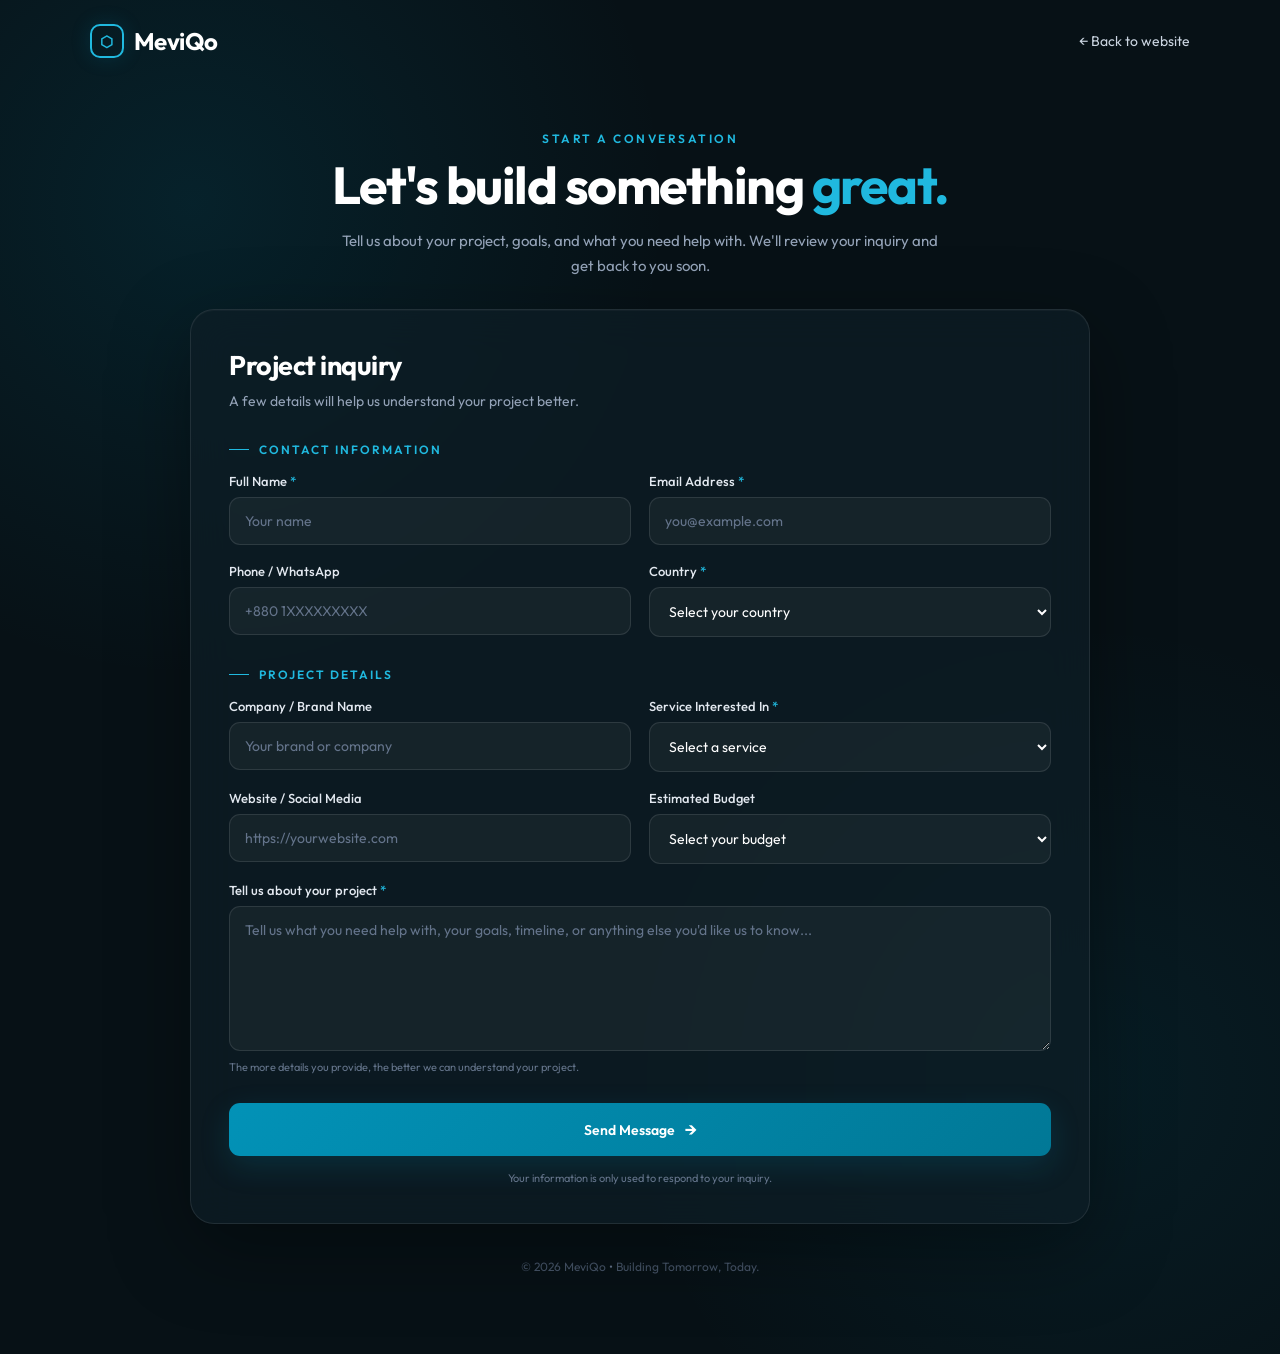
==== form.html @ a7223a7d "Add files via upload" ====
<!DOCTYPE html>
<html lang="en">

<head>
    <meta charset="UTF-8">
    <meta name="viewport" content="width=device-width, initial-scale=1.0">

    <title>Contact | MeviQo</title>
    <meta name="description"
        content="Get in touch with MeviQo for digital marketing, SEO, social media, ads, web development and creative services.">

    <!-- Google Font -->
    <link rel="preconnect" href="https://fonts.googleapis.com">
    <link rel="preconnect" href="https://fonts.gstatic.com" crossorigin>
    <link href="https://fonts.googleapis.com/css2?family=Outfit:wght@300;400;500;600;700&display=swap" rel="stylesheet">

    <style>
        * {
            margin: 0;
            padding: 0;
            box-sizing: border-box;
        }

        :root {
            --bg: #071116;
            --card: rgba(15, 30, 38, 0.72);
            --border: rgba(255, 255, 255, 0.09);
            --text: #ffffff;
            --muted: #94a3b8;
            --primary: #0292b7;
            --primary-light: #20b9df;
        }

        body {
            min-height: 100vh;
            font-family: 'Outfit', sans-serif;
            color: var(--text);
            background:
                radial-gradient(circle at 15% 15%, rgba(2, 146, 183, 0.13), transparent 30%),
                radial-gradient(circle at 85% 80%, rgba(2, 146, 183, 0.09), transparent 30%),
                #071116;
        }

        /* =========================
           NAVBAR
        ========================= */

        .navbar {
            width: 100%;
            padding: 24px 7%;
            display: flex;
            align-items: center;
            justify-content: space-between;
        }

        .logo {
            display: flex;
            align-items: center;
            gap: 10px;
            color: white;
            text-decoration: none;
            font-size: 24px;
            font-weight: 700;
            letter-spacing: -0.5px;
        }

        .logo-icon {
            width: 34px;
            height: 34px;
            border: 2px solid var(--primary-light);
            border-radius: 10px;
            display: flex;
            align-items: center;
            justify-content: center;
            color: var(--primary-light);
            font-size: 15px;
            box-shadow: 0 0 20px rgba(2, 146, 183, 0.18);
        }

        .back-link {
            color: #cbd5e1;
            text-decoration: none;
            font-size: 14px;
            transition: 0.25s ease;
        }

        .back-link:hover {
            color: var(--primary-light);
        }

        /* =========================
           MAIN
        ========================= */

        .page {
            width: 100%;
            padding: 45px 20px 80px;
        }

        .intro {
            max-width: 850px;
            margin: 0 auto 30px;
            text-align: center;
        }

        .eyebrow {
            display: inline-block;
            margin-bottom: 12px;
            color: var(--primary-light);
            font-size: 12px;
            font-weight: 600;
            text-transform: uppercase;
            letter-spacing: 2.5px;
        }

        .intro h1 {
            font-size: clamp(34px, 5vw, 52px);
            line-height: 1.05;
            letter-spacing: -1.5px;
            margin-bottom: 15px;
        }

        .intro h1 span {
            color: var(--primary-light);
        }

        .intro p {
            max-width: 600px;
            margin: auto;
            color: var(--muted);
            font-size: 15px;
            line-height: 1.7;
        }

        /* =========================
           FORM CARD
        ========================= */

        .meviqo-form {
            width: 100%;
            max-width: 900px;
            margin: 0 auto;
            padding: 38px;
            background: var(--card);
            border: 1px solid var(--border);
            border-radius: 24px;
            backdrop-filter: blur(20px);
            -webkit-backdrop-filter: blur(20px);
            box-shadow:
                0 25px 80px rgba(0, 0, 0, 0.35),
                inset 0 1px 0 rgba(255, 255, 255, 0.03);
        }

        .form-header {
            margin-bottom: 30px;
        }

        .form-title {
            margin-bottom: 8px;
            color: #fff;
            font-size: 27px;
            font-weight: 700;
            letter-spacing: -0.5px;
        }

        .form-subtitle {
            color: var(--muted);
            font-size: 14px;
            line-height: 1.6;
        }

        /* =========================
           SECTION
        ========================= */

        .form-section {
            margin-top: 30px;
        }

        .form-section:first-of-type {
            margin-top: 0;
        }

        .form-section-title {
            display: flex;
            align-items: center;
            gap: 10px;
            margin-bottom: 16px;
            color: var(--primary-light);
            font-size: 12px;
            font-weight: 600;
            text-transform: uppercase;
            letter-spacing: 2px;
        }

        .form-section-title::before {
            content: "";
            width: 20px;
            height: 1px;
            background: var(--primary-light);
        }

        .form-grid {
            display: grid;
            grid-template-columns: repeat(2, 1fr);
            gap: 18px;
        }

        .form-group {
            display: flex;
            flex-direction: column;
            gap: 8px;
        }

        .form-group.full {
            grid-column: 1 / -1;
        }

        .form-group label {
            color: #e2e8f0;
            font-size: 13px;
            font-weight: 500;
        }

        .required {
            color: var(--primary-light);
        }

        /* =========================
           INPUTS
        ========================= */

        .meviqo-form input,
        .meviqo-form select,
        .meviqo-form textarea {
            width: 100%;
            padding: 14px 15px;
            color: #fff;
            background: rgba(255, 255, 255, 0.045);
            border: 1px solid rgba(255, 255, 255, 0.10);
            border-radius: 11px;
            outline: none;
            font-family: inherit;
            font-size: 14px;
            transition: all 0.25s ease;
        }

        .meviqo-form input::placeholder,
        .meviqo-form textarea::placeholder {
            color: #64748b;
        }

        .meviqo-form input:focus,
        .meviqo-form select:focus,
        .meviqo-form textarea:focus {
            border-color: var(--primary);
            background: rgba(2, 146, 183, 0.055);
            box-shadow: 0 0 0 3px rgba(2, 146, 183, 0.09);
        }

        .meviqo-form select {
            cursor: pointer;
        }

        .meviqo-form select option {
            background: #0f1e26;
            color: #fff;
        }

        .meviqo-form textarea {
            min-height: 145px;
            resize: vertical;
        }

        .form-note {
            color: #64748b;
            font-size: 11px;
            line-height: 1.5;
        }

        /* =========================
           BUTTON
        ========================= */

        .submit-btn {
            width: 100%;
            margin-top: 28px;
            padding: 15px 20px;

            display: flex;
            align-items: center;
            justify-content: center;
            gap: 10px;

            color: #fff;
            background: linear-gradient(135deg,
                    #0292b7,
                    #017896);

            border: none;
            border-radius: 11px;

            font-family: inherit;
            font-size: 14px;
            font-weight: 600;

            cursor: pointer;

            box-shadow:
                0 10px 30px rgba(2, 146, 183, 0.18);

            transition: all 0.25s ease;
        }

        .submit-btn span {
            font-size: 18px;
            transition: transform 0.25s ease;
        }

        .submit-btn:hover {
            transform: translateY(-2px);
            box-shadow:
                0 15px 40px rgba(2, 146, 183, 0.30);
        }

        .submit-btn:hover span {
            transform: translateX(4px);
        }

        .submit-btn:active {
            transform: translateY(0);
        }

        .privacy-note {
            margin-top: 15px;
            text-align: center;
            color: #64748b;
            font-size: 11px;
        }

        /* =========================
           FOOTER
        ========================= */

        .footer {
            margin-top: 35px;
            text-align: center;
            color: #475569;
            font-size: 12px;
        }

        .footer span {
            color: #64748b;
        }

        /* =========================
           MOBILE
        ========================= */

        @media (max-width: 650px) {

            .navbar {
                padding: 20px;
            }

            .logo {
                font-size: 21px;
            }

            .logo-icon {
                width: 30px;
                height: 30px;
            }

            .back-link {
                font-size: 13px;
            }

            .page {
                padding: 35px 15px 55px;
            }

            .intro {
                margin-bottom: 25px;
            }

            .intro h1 {
                font-size: 36px;
            }

            .meviqo-form {
                padding: 25px 18px;
                border-radius: 20px;
            }

            .form-grid {
                grid-template-columns: 1fr;
                gap: 16px;
            }

            .form-group.full {
                grid-column: auto;
            }

            .form-title {
                font-size: 24px;
            }
        }
    </style>
</head>

<body>

    <!-- =========================
         NAVBAR
    ========================= -->

    <header class="navbar">

        <a href="index.html" class="logo">
            <div class="logo-icon">⬡</div>
            MeviQo
        </a>

        <a href="index.html" class="back-link">
            ← Back to website
        </a>

    </header>


    <!-- =========================
         MAIN
    ========================= -->

    <main class="page">

        <div class="intro">

            <div class="eyebrow">
                Start a conversation
            </div>

            <h1>
                Let's build something
                <span>great.</span>
            </h1>

            <p>
                Tell us about your project, goals, and what you need help with.
                We'll review your inquiry and get back to you soon.
            </p>

        </div>


        <!-- =========================
             CONTACT FORM
        ========================= -->

        <form class="meviqo-form" action="https://formsubmit.co/meviqostudio@gmail.com" method="POST">

            <!-- Form Settings -->

            <input type="hidden" name="_subject" value="New Client Inquiry | MeviQo">

            <input type="hidden" name="_captcha" value="false">

            <input type="hidden" name="_template" value="table">

            <input type="hidden" name="_next" value="thank-you.html">


            <div class="form-header">

                <h2 class="form-title">
                    Project inquiry
                </h2>

                <p class="form-subtitle">
                    A few details will help us understand your project better.
                </p>

            </div>


            <!-- =========================
                 CONTACT INFORMATION
            ========================= -->

            <div class="form-section">

                <div class="form-section-title">
                    Contact Information
                </div>

                <div class="form-grid">

                    <!-- Full Name -->

                    <div class="form-group">

                        <label for="name">
                            Full Name
                            <span class="required">*</span>
                        </label>

                        <input type="text" id="name" name="Full Name" placeholder="Your name" autocomplete="name"
                            required>

                    </div>


                    <!-- Email -->

                    <div class="form-group">

                        <label for="email">
                            Email Address
                            <span class="required">*</span>
                        </label>

                        <input type="email" id="email" name="Email" placeholder="you@example.com" autocomplete="email"
                            required>

                    </div>


                    <!-- Phone -->

                    <div class="form-group">

                        <label for="phone">
                            Phone / WhatsApp
                        </label>

                        <input type="tel" id="phone" name="Phone / WhatsApp" placeholder="+880 1XXXXXXXXX"
                            autocomplete="tel">

                    </div>


                    <!-- Country -->

                    <div class="form-group">

                        <label for="country">
                            Country
                            <span class="required">*</span>
                        </label>

                        <select id="country" name="Country" required>

                            <option value="">
                                Select your country
                            </option>

                            <option value="Afghanistan">🇦🇫 Afghanistan</option>
                            <option value="Albania">🇦🇱 Albania</option>
                            <option value="Algeria">🇩🇿 Algeria</option>
                            <option value="Andorra">🇦🇩 Andorra</option>
                            <option value="Angola">🇦🇴 Angola</option>
                            <option value="Argentina">🇦🇷 Argentina</option>
                            <option value="Armenia">🇦🇲 Armenia</option>
                            <option value="Australia">🇦🇺 Australia</option>
                            <option value="Austria">🇦🇹 Austria</option>
                            <option value="Azerbaijan">🇦🇿 Azerbaijan</option>
                            <option value="Bahamas">🇧🇸 Bahamas</option>
                            <option value="Bahrain">🇧🇭 Bahrain</option>
                            <option value="Bangladesh">🇧🇩 Bangladesh</option>
                            <option value="Barbados">🇧🇧 Barbados</option>
                            <option value="Belarus">🇧🇾 Belarus</option>
                            <option value="Belgium">🇧🇪 Belgium</option>
                            <option value="Belize">🇧🇿 Belize</option>
                            <option value="Bhutan">🇧🇹 Bhutan</option>
                            <option value="Bolivia">🇧🇴 Bolivia</option>
                            <option value="Brazil">🇧🇷 Brazil</option>
                            <option value="Brunei">🇧🇳 Brunei</option>
                            <option value="Bulgaria">🇧🇬 Bulgaria</option>
                            <option value="Cambodia">🇰🇭 Cambodia</option>
                            <option value="Cameroon">🇨🇲 Cameroon</option>
                            <option value="Canada">🇨🇦 Canada</option>
                            <option value="Chile">🇨🇱 Chile</option>
                            <option value="China">🇨🇳 China</option>
                            <option value="Colombia">🇨🇴 Colombia</option>
                            <option value="Costa Rica">🇨🇷 Costa Rica</option>
                            <option value="Croatia">🇭🇷 Croatia</option>
                            <option value="Cuba">🇨🇺 Cuba</option>
                            <option value="Cyprus">🇨🇾 Cyprus</option>
                            <option value="Czechia">🇨🇿 Czechia</option>
                            <option value="Denmark">🇩🇰 Denmark</option>
                            <option value="Dominican Republic">🇩🇴 Dominican Republic</option>
                            <option value="Ecuador">🇪🇨 Ecuador</option>
                            <option value="Egypt">🇪🇬 Egypt</option>
                            <option value="Estonia">🇪🇪 Estonia</option>
                            <option value="Ethiopia">🇪🇹 Ethiopia</option>
                            <option value="Finland">🇫🇮 Finland</option>
                            <option value="France">🇫🇷 France</option>
                            <option value="Georgia">🇬🇪 Georgia</option>
                            <option value="Germany">🇩🇪 Germany</option>
                            <option value="Ghana">🇬🇭 Ghana</option>
                            <option value="Greece">🇬🇷 Greece</option>
                            <option value="Hungary">🇭🇺 Hungary</option>
                            <option value="Iceland">🇮🇸 Iceland</option>
                            <option value="India">🇮🇳 India</option>
                            <option value="Indonesia">🇮🇩 Indonesia</option>
                            <option value="Iran">🇮🇷 Iran</option>
                            <option value="Iraq">🇮🇶 Iraq</option>
                            <option value="Ireland">🇮🇪 Ireland</option>
                            <option value="Israel">🇮🇱 Israel</option>
                            <option value="Italy">🇮🇹 Italy</option>
                            <option value="Jamaica">🇯🇲 Jamaica</option>
                            <option value="Japan">🇯🇵 Japan</option>
                            <option value="Jordan">🇯🇴 Jordan</option>
                            <option value="Kazakhstan">🇰🇿 Kazakhstan</option>
                            <option value="Kenya">🇰🇪 Kenya</option>
                            <option value="Kuwait">🇰🇼 Kuwait</option>
                            <option value="Lebanon">🇱🇧 Lebanon</option>
                            <option value="Libya">🇱🇾 Libya</option>
                            <option value="Lithuania">🇱🇹 Lithuania</option>
                            <option value="Luxembourg">🇱🇺 Luxembourg</option>
                            <option value="Malaysia">🇲🇾 Malaysia</option>
                            <option value="Maldives">🇲🇻 Maldives</option>
                            <option value="Malta">🇲🇹 Malta</option>
                            <option value="Mexico">🇲🇽 Mexico</option>
                            <option value="Moldova">🇲🇩 Moldova</option>
                            <option value="Monaco">🇲🇨 Monaco</option>
                            <option value="Mongolia">🇲🇳 Mongolia</option>
                            <option value="Montenegro">🇲🇪 Montenegro</option>
                            <option value="Morocco">🇲🇦 Morocco</option>
                            <option value="Myanmar">🇲🇲 Myanmar</option>
                            <option value="Nepal">🇳🇵 Nepal</option>
                            <option value="Netherlands">🇳🇱 Netherlands</option>
                            <option value="New Zealand">🇳🇿 New Zealand</option>
                            <option value="Nigeria">🇳🇬 Nigeria</option>
                            <option value="North Korea">🇰🇵 North Korea</option>
                            <option value="Norway">🇳🇴 Norway</option>
                            <option value="Oman">🇴🇲 Oman</option>
                            <option value="Pakistan">🇵🇰 Pakistan</option>
                            <option value="Palestine">🇵🇸 Palestine</option>
                            <option value="Panama">🇵🇦 Panama</option>
                            <option value="Peru">🇵🇪 Peru</option>
                            <option value="Philippines">🇵🇭 Philippines</option>
                            <option value="Poland">🇵🇱 Poland</option>
                            <option value="Portugal">🇵🇹 Portugal</option>
                            <option value="Qatar">🇶🇦 Qatar</option>
                            <option value="Romania">🇷🇴 Romania</option>
                            <option value="Russia">🇷🇺 Russia</option>
                            <option value="Saudi Arabia">🇸🇦 Saudi Arabia</option>
                            <option value="Serbia">🇷🇸 Serbia</option>
                            <option value="Singapore">🇸🇬 Singapore</option>
                            <option value="Slovakia">🇸🇰 Slovakia</option>
                            <option value="Slovenia">🇸🇮 Slovenia</option>
                            <option value="South Africa">🇿🇦 South Africa</option>
                            <option value="South Korea">🇰🇷 South Korea</option>
                            <option value="Spain">🇪🇸 Spain</option>
                            <option value="Sri Lanka">🇱🇰 Sri Lanka</option>
                            <option value="Sudan">🇸🇩 Sudan</option>
                            <option value="Sweden">🇸🇪 Sweden</option>
                            <option value="Switzerland">🇨🇭 Switzerland</option>
                            <option value="Syria">🇸🇾 Syria</option>
                            <option value="Taiwan">🇹🇼 Taiwan</option>
                            <option value="Thailand">🇹🇭 Thailand</option>
                            <option value="Tunisia">🇹🇳 Tunisia</option>
                            <option value="Turkey">🇹🇷 Turkey</option>
                            <option value="Ukraine">🇺🇦 Ukraine</option>
                            <option value="United Arab Emirates">🇦🇪 United Arab Emirates</option>
                            <option value="United Kingdom">🇬🇧 United Kingdom</option>
                            <option value="United States">🇺🇸 United States</option>
                            <option value="Uruguay">🇺🇾 Uruguay</option>
                            <option value="Uzbekistan">🇺🇿 Uzbekistan</option>
                            <option value="Venezuela">🇻🇪 Venezuela</option>
                            <option value="Vietnam">🇻🇳 Vietnam</option>
                            <option value="Yemen">🇾🇪 Yemen</option>
                            <option value="Zambia">🇿🇲 Zambia</option>
                            <option value="Zimbabwe">🇿🇼 Zimbabwe</option>

                        </select>

                    </div>

                </div>

            </div>


            <!-- =========================
                 PROJECT DETAILS
            ========================= -->

            <div class="form-section">

                <div class="form-section-title">
                    Project Details
                </div>

                <div class="form-grid">

                    <!-- Company -->

                    <div class="form-group">

                        <label for="company">
                            Company / Brand Name
                        </label>

                        <input type="text" id="company" name="Company / Brand" placeholder="Your brand or company">

                    </div>


                    <!-- Service -->

                    <div class="form-group">

                        <label for="service">
                            Service Interested In
                            <span class="required">*</span>
                        </label>

                        <select id="service" name="Service" required>

                            <option value="">
                                Select a service
                            </option>

                            <option value="Digital Marketing">
                                Digital Marketing
                            </option>

                            <option value="Social Media Marketing">
                                Social Media Marketing
                            </option>

                            <option value="SEO">
                                SEO
                            </option>

                            <option value="Meta Ads">
                                Meta Ads
                            </option>

                            <option value="Google / YouTube Ads">
                                Google / YouTube Ads
                            </option>

                            <option value="Web Development">
                                Web Development
                            </option>

                            <option value="Video Editing">
                                Video Editing
                            </option>

                            <option value="Content Creation">
                                Content Creation
                            </option>

                            <option value="Multiple Services">
                                Multiple Services
                            </option>

                            <option value="Other">
                                Other
                            </option>

                        </select>

                    </div>


                    <!-- Website -->

                    <div class="form-group">

                        <label for="website">
                            Website / Social Media
                        </label>

                        <input type="url" id="website" name="Website / Social Media"
                            placeholder="https://yourwebsite.com">

                    </div>


                    <!-- Budget -->

                    <div class="form-group">

                        <label for="budget">
                            Estimated Budget
                        </label>

                        <select id="budget" name="Budget">

                            <option value="">
                                Select your budget
                            </option>

                            <option value="Under $100">
                                Under $100
                            </option>

                            <option value="$100 - $300">
                                $100 - $300
                            </option>

                            <option value="$300 - $500">
                                $300 - $500
                            </option>

                            <option value="$500 - $1,000">
                                $500 - $1,000
                            </option>

                            <option value="$1,000+">
                                $1,000+
                            </option>

                            <option value="Not sure yet">
                                Not sure yet
                            </option>

                        </select>

                    </div>


                    <!-- Message -->

                    <div class="form-group full">

                        <label for="message">
                            Tell us about your project
                            <span class="required">*</span>
                        </label>

                        <textarea id="message" name="Project Details"
                            placeholder="Tell us what you need help with, your goals, timeline, or anything else you'd like us to know..."
                            required></textarea>

                        <span class="form-note">
                            The more details you provide, the better we can understand your project.
                        </span>

                    </div>

                </div>

            </div>


            <!-- =========================
                 SUBMIT
            ========================= -->

            <button type="submit" class="submit-btn">
                Send Message
                <span>→</span>
            </button>

            <p class="privacy-note">
                Your information is only used to respond to your inquiry.
            </p>

        </form>


        <div class="footer">
            © 2026 MeviQo <span>•</span> Building Tomorrow, Today.
        </div>

    </main>

</body>

</html>
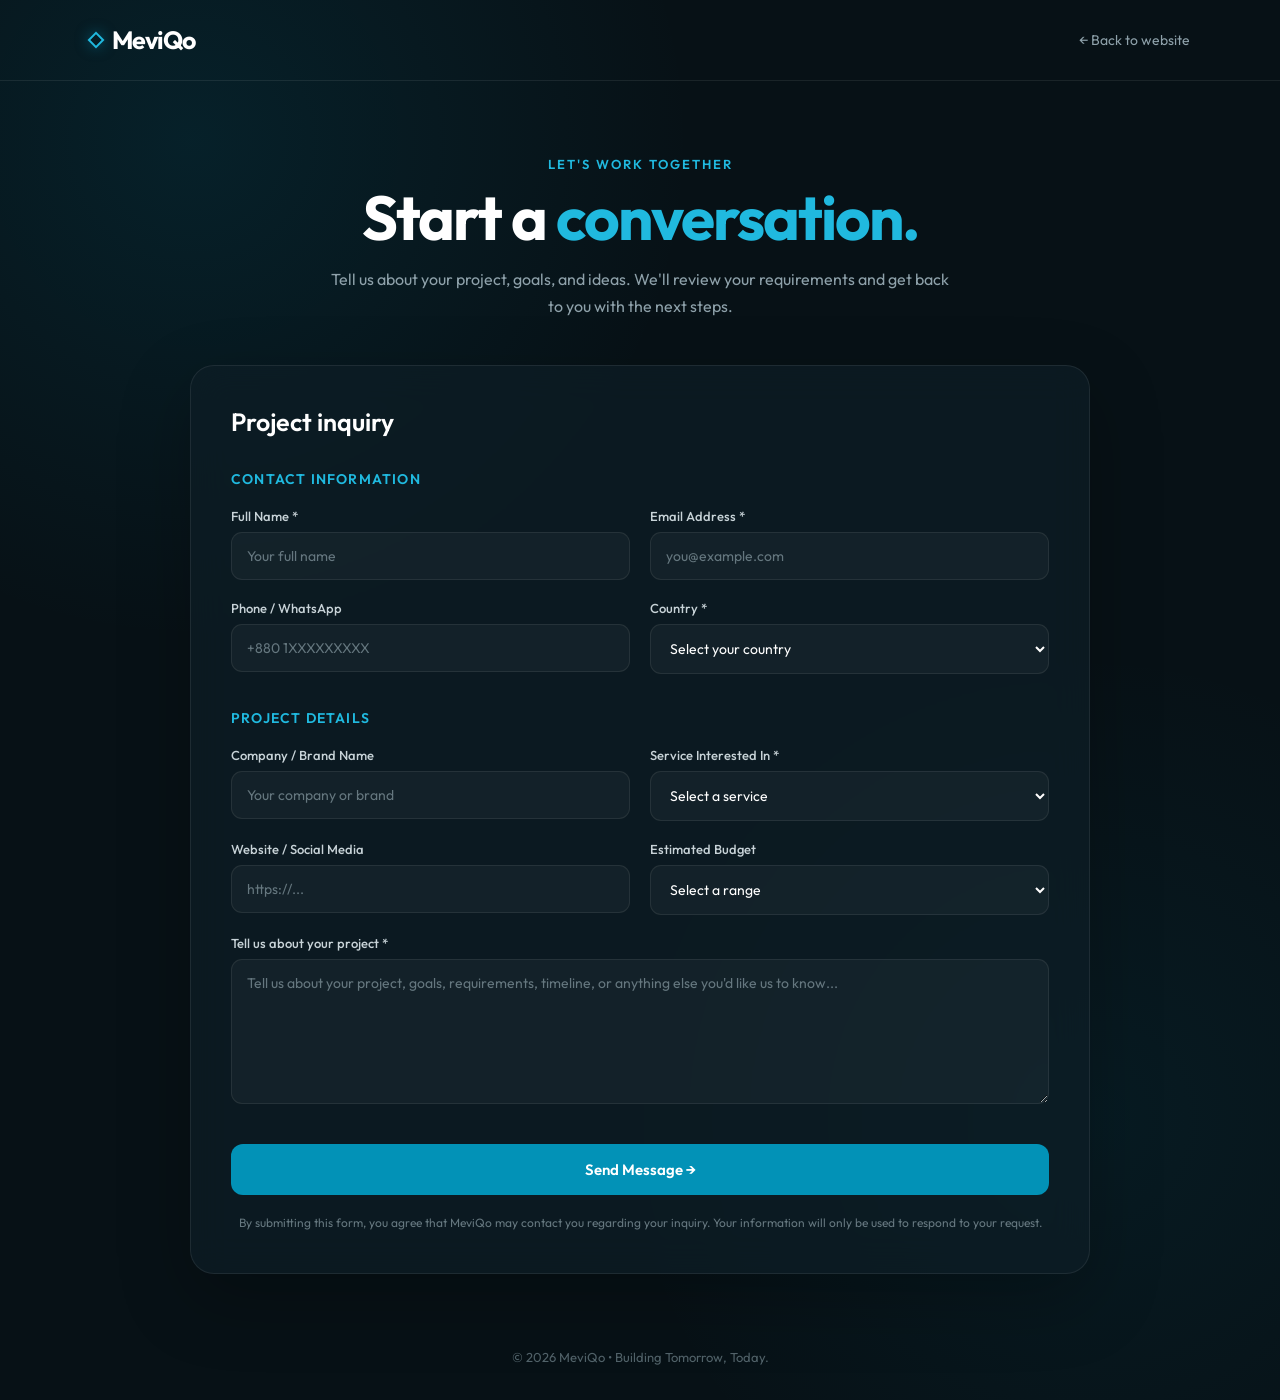
==== commit 3246101f: "Update form.html" ====
--- a/form.html
+++ b/form.html
@@ -4,46 +4,47 @@
 <head>
     <meta charset="UTF-8">
     <meta name="viewport" content="width=device-width, initial-scale=1.0">
-
-    <title>Contact | MeviQo</title>
-    <meta name="description"
-        content="Get in touch with MeviQo for digital marketing, SEO, social media, ads, web development and creative services.">
-
-    <!-- Google Font -->
+    <title>Start a Project | MeviQo</title>
+
     <link rel="preconnect" href="https://fonts.googleapis.com">
     <link rel="preconnect" href="https://fonts.gstatic.com" crossorigin>
     <link href="https://fonts.googleapis.com/css2?family=Outfit:wght@300;400;500;600;700&display=swap" rel="stylesheet">
 
     <style>
+        :root {
+            --bg: #071116;
+            --card: rgba(15, 30, 38, 0.72);
+            --primary: #0292b7;
+            --primary-light: #20b9df;
+            --text: #ffffff;
+            --muted: #8ea1aa;
+            --border: rgba(255, 255, 255, 0.08);
+        }
+
         * {
             margin: 0;
             padding: 0;
             box-sizing: border-box;
         }
 
-        :root {
-            --bg: #071116;
-            --card: rgba(15, 30, 38, 0.72);
-            --border: rgba(255, 255, 255, 0.09);
-            --text: #ffffff;
-            --muted: #94a3b8;
-            --primary: #0292b7;
-            --primary-light: #20b9df;
+        html {
+            scroll-behavior: smooth;
         }
 
         body {
+            font-family: 'Outfit', sans-serif;
+            background:
+                radial-gradient(circle at 15% 10%, rgba(2, 146, 183, 0.12), transparent 30%),
+                radial-gradient(circle at 85% 80%, rgba(2, 146, 183, 0.08), transparent 30%),
+                var(--bg);
+            color: var(--text);
             min-height: 100vh;
-            font-family: 'Outfit', sans-serif;
-            color: var(--text);
-            background:
-                radial-gradient(circle at 15% 15%, rgba(2, 146, 183, 0.13), transparent 30%),
-                radial-gradient(circle at 85% 80%, rgba(2, 146, 183, 0.09), transparent 30%),
-                #071116;
-        }
-
-        /* =========================
-           NAVBAR
-        ========================= */
+        }
+
+        a {
+            text-decoration: none;
+            color: inherit;
+        }
 
         .navbar {
             width: 100%;
@@ -51,359 +52,228 @@
             display: flex;
             align-items: center;
             justify-content: space-between;
+            border-bottom: 1px solid var(--border);
         }
 
         .logo {
             display: flex;
             align-items: center;
             gap: 10px;
-            color: white;
-            text-decoration: none;
-            font-size: 24px;
+            font-size: 25px;
             font-weight: 700;
-            letter-spacing: -0.5px;
+            letter-spacing: -1px;
         }
 
         .logo-icon {
-            width: 34px;
-            height: 34px;
+            width: 12px;
+            height: 12px;
             border: 2px solid var(--primary-light);
-            border-radius: 10px;
-            display: flex;
-            align-items: center;
-            justify-content: center;
-            color: var(--primary-light);
-            font-size: 15px;
-            box-shadow: 0 0 20px rgba(2, 146, 183, 0.18);
+            transform: rotate(45deg);
+            box-shadow: 0 0 14px rgba(2, 146, 183, 0.5);
         }
 
         .back-link {
-            color: #cbd5e1;
-            text-decoration: none;
+            color: var(--muted);
             font-size: 14px;
-            transition: 0.25s ease;
+            transition: 0.3s;
         }
 
         .back-link:hover {
             color: var(--primary-light);
         }
 
-        /* =========================
-           MAIN
-        ========================= */
-
-        .page {
-            width: 100%;
-            padding: 45px 20px 80px;
+        .container {
+            width: min(900px, 92%);
+            margin: auto;
+            padding: 75px 0 50px;
         }
 
         .intro {
-            max-width: 850px;
-            margin: 0 auto 30px;
             text-align: center;
+            margin-bottom: 45px;
         }
 
         .eyebrow {
-            display: inline-block;
-            margin-bottom: 12px;
             color: var(--primary-light);
-            font-size: 12px;
-            font-weight: 600;
-            text-transform: uppercase;
-            letter-spacing: 2.5px;
-        }
-
-        .intro h1 {
-            font-size: clamp(34px, 5vw, 52px);
-            line-height: 1.05;
-            letter-spacing: -1.5px;
-            margin-bottom: 15px;
-        }
-
-        .intro h1 span {
-            color: var(--primary-light);
-        }
-
-        .intro p {
-            max-width: 600px;
-            margin: auto;
-            color: var(--muted);
-            font-size: 15px;
-            line-height: 1.7;
-        }
-
-        /* =========================
-           FORM CARD
-        ========================= */
-
-        .meviqo-form {
-            width: 100%;
-            max-width: 900px;
-            margin: 0 auto;
-            padding: 38px;
-            background: var(--card);
-            border: 1px solid var(--border);
-            border-radius: 24px;
-            backdrop-filter: blur(20px);
-            -webkit-backdrop-filter: blur(20px);
-            box-shadow:
-                0 25px 80px rgba(0, 0, 0, 0.35),
-                inset 0 1px 0 rgba(255, 255, 255, 0.03);
-        }
-
-        .form-header {
-            margin-bottom: 30px;
-        }
-
-        .form-title {
-            margin-bottom: 8px;
-            color: #fff;
-            font-size: 27px;
-            font-weight: 700;
-            letter-spacing: -0.5px;
-        }
-
-        .form-subtitle {
-            color: var(--muted);
-            font-size: 14px;
-            line-height: 1.6;
-        }
-
-        /* =========================
-           SECTION
-        ========================= */
-
-        .form-section {
-            margin-top: 30px;
-        }
-
-        .form-section:first-of-type {
-            margin-top: 0;
-        }
-
-        .form-section-title {
-            display: flex;
-            align-items: center;
-            gap: 10px;
-            margin-bottom: 16px;
-            color: var(--primary-light);
-            font-size: 12px;
+            font-size: 13px;
             font-weight: 600;
             text-transform: uppercase;
             letter-spacing: 2px;
-        }
-
-        .form-section-title::before {
-            content: "";
-            width: 20px;
-            height: 1px;
-            background: var(--primary-light);
-        }
-
-        .form-grid {
+            margin-bottom: 14px;
+        }
+
+        .intro h1 {
+            font-size: clamp(38px, 6vw, 62px);
+            line-height: 1;
+            letter-spacing: -2px;
+            margin-bottom: 18px;
+        }
+
+        .intro h1 span {
+            color: var(--primary-light);
+        }
+
+        .intro p {
+            max-width: 620px;
+            margin: auto;
+            color: var(--muted);
+            font-size: 16px;
+            line-height: 1.7;
+        }
+
+        .form-card {
+            background: var(--card);
+            backdrop-filter: blur(18px);
+            -webkit-backdrop-filter: blur(18px);
+            border: 1px solid var(--border);
+            border-radius: 24px;
+            padding: 40px;
+            box-shadow: 0 25px 70px rgba(0, 0, 0, 0.25);
+        }
+
+        .form-title {
+            font-size: 25px;
+            font-weight: 600;
+            margin-bottom: 32px;
+        }
+
+        .section {
+            margin-bottom: 35px;
+        }
+
+        .section-title {
+            color: var(--primary-light);
+            font-size: 14px;
+            font-weight: 600;
+            text-transform: uppercase;
+            letter-spacing: 1.2px;
+            margin-bottom: 20px;
+        }
+
+        .grid {
             display: grid;
             grid-template-columns: repeat(2, 1fr);
-            gap: 18px;
-        }
-
-        .form-group {
+            gap: 20px;
+        }
+
+        .field {
             display: flex;
             flex-direction: column;
             gap: 8px;
         }
 
-        .form-group.full {
+        .field.full {
             grid-column: 1 / -1;
         }
 
-        .form-group label {
-            color: #e2e8f0;
+        label {
             font-size: 13px;
+            color: #c8d3d8;
             font-weight: 500;
         }
 
-        .required {
-            color: var(--primary-light);
-        }
-
-        /* =========================
-           INPUTS
-        ========================= */
-
-        .meviqo-form input,
-        .meviqo-form select,
-        .meviqo-form textarea {
+        input,
+        select,
+        textarea {
             width: 100%;
+            border: 1px solid var(--border);
+            outline: none;
+            border-radius: 11px;
+            background: rgba(255, 255, 255, 0.035);
+            color: white;
             padding: 14px 15px;
-            color: #fff;
-            background: rgba(255, 255, 255, 0.045);
-            border: 1px solid rgba(255, 255, 255, 0.10);
-            border-radius: 11px;
-            outline: none;
             font-family: inherit;
             font-size: 14px;
-            transition: all 0.25s ease;
-        }
-
-        .meviqo-form input::placeholder,
-        .meviqo-form textarea::placeholder {
-            color: #64748b;
-        }
-
-        .meviqo-form input:focus,
-        .meviqo-form select:focus,
-        .meviqo-form textarea:focus {
-            border-color: var(--primary);
-            background: rgba(2, 146, 183, 0.055);
-            box-shadow: 0 0 0 3px rgba(2, 146, 183, 0.09);
-        }
-
-        .meviqo-form select {
+            transition: 0.3s;
+        }
+
+        input::placeholder,
+        textarea::placeholder {
+            color: #65777f;
+        }
+
+        input:focus,
+        select:focus,
+        textarea:focus {
+            border-color: rgba(2, 146, 183, 0.7);
+            box-shadow: 0 0 0 3px rgba(2, 146, 183, 0.08);
+        }
+
+        select {
             cursor: pointer;
         }
 
-        .meviqo-form select option {
-            background: #0f1e26;
-            color: #fff;
-        }
-
-        .meviqo-form textarea {
+        select option {
+            background: #0b1b22;
+            color: white;
+        }
+
+        textarea {
+            resize: vertical;
             min-height: 145px;
-            resize: vertical;
-        }
-
-        .form-note {
-            color: #64748b;
-            font-size: 11px;
-            line-height: 1.5;
-        }
-
-        /* =========================
-           BUTTON
-        ========================= */
+        }
 
         .submit-btn {
             width: 100%;
-            margin-top: 28px;
-            padding: 15px 20px;
-
-            display: flex;
-            align-items: center;
-            justify-content: center;
-            gap: 10px;
-
-            color: #fff;
-            background: linear-gradient(135deg,
-                    #0292b7,
-                    #017896);
-
             border: none;
-            border-radius: 11px;
-
+            border-radius: 12px;
+            padding: 16px 22px;
+            background: var(--primary);
+            color: white;
             font-family: inherit;
-            font-size: 14px;
+            font-size: 15px;
             font-weight: 600;
-
             cursor: pointer;
-
-            box-shadow:
-                0 10px 30px rgba(2, 146, 183, 0.18);
-
-            transition: all 0.25s ease;
-        }
-
-        .submit-btn span {
-            font-size: 18px;
-            transition: transform 0.25s ease;
+            transition: 0.3s;
+            margin-top: 5px;
         }
 
         .submit-btn:hover {
+            background: var(--primary-light);
             transform: translateY(-2px);
-            box-shadow:
-                0 15px 40px rgba(2, 146, 183, 0.30);
-        }
-
-        .submit-btn:hover span {
-            transform: translateX(4px);
-        }
-
-        .submit-btn:active {
-            transform: translateY(0);
-        }
-
-        .privacy-note {
-            margin-top: 15px;
+            box-shadow: 0 10px 25px rgba(2, 146, 183, 0.2);
+        }
+
+        .privacy {
             text-align: center;
-            color: #64748b;
-            font-size: 11px;
-        }
-
-        /* =========================
-           FOOTER
-        ========================= */
-
-        .footer {
-            margin-top: 35px;
+            color: #65777f;
+            font-size: 12px;
+            line-height: 1.6;
+            margin-top: 18px;
+        }
+
+        footer {
             text-align: center;
-            color: #475569;
-            font-size: 12px;
-        }
-
-        .footer span {
-            color: #64748b;
-        }
-
-        /* =========================
-           MOBILE
-        ========================= */
+            color: #52636a;
+            font-size: 13px;
+            padding: 25px 0 35px;
+        }
 
         @media (max-width: 650px) {
-
             .navbar {
-                padding: 20px;
+                padding: 20px 5%;
             }
 
-            .logo {
-                font-size: 21px;
+            .container {
+                width: 92%;
+                padding-top: 55px;
             }
 
-            .logo-icon {
-                width: 30px;
-                height: 30px;
+            .form-card {
+                padding: 25px 20px;
+                border-radius: 18px;
             }
 
-            .back-link {
-                font-size: 13px;
+            .grid {
+                grid-template-columns: 1fr;
             }
 
-            .page {
-                padding: 35px 15px 55px;
-            }
-
-            .intro {
-                margin-bottom: 25px;
-            }
-
-            .intro h1 {
-                font-size: 36px;
-            }
-
-            .meviqo-form {
-                padding: 25px 18px;
-                border-radius: 20px;
-            }
-
-            .form-grid {
-                grid-template-columns: 1fr;
-                gap: 16px;
-            }
-
-            .form-group.full {
+            .field.full {
                 grid-column: auto;
             }
 
-            .form-title {
-                font-size: 24px;
+            .intro h1 {
+                letter-spacing: -1px;
             }
         }
     </style>
@@ -411,467 +281,237 @@
 
 <body>
 
-    <!-- =========================
-         NAVBAR
-    ========================= -->
-
-    <header class="navbar">
-
+    <nav class="navbar">
         <a href="index.html" class="logo">
-            <div class="logo-icon">⬡</div>
+            <span class="logo-icon"></span>
             MeviQo
         </a>
 
         <a href="index.html" class="back-link">
             ← Back to website
         </a>
-
-    </header>
-
-
-    <!-- =========================
-         MAIN
-    ========================= -->
-
-    <main class="page">
+    </nav>
+
+
+    <main class="container">
 
         <div class="intro">
-
-            <div class="eyebrow">
-                Start a conversation
-            </div>
+            <div class="eyebrow">Let's Work Together</div>
 
             <h1>
-                Let's build something
-                <span>great.</span>
+                Start a <span>conversation.</span>
             </h1>
 
             <p>
-                Tell us about your project, goals, and what you need help with.
-                We'll review your inquiry and get back to you soon.
+                Tell us about your project, goals, and ideas.
+                We'll review your requirements and get back to you
+                with the next steps.
             </p>
-
         </div>
 
 
-        <!-- =========================
-             CONTACT FORM
-        ========================= -->
-
-        <form class="meviqo-form" action="https://formsubmit.co/meviqostudio@gmail.com" method="POST">
-
-            <!-- Form Settings -->
-
-            <input type="hidden" name="_subject" value="New Client Inquiry | MeviQo">
-
-            <input type="hidden" name="_captcha" value="false">
-
-            <input type="hidden" name="_template" value="table">
-
-            <input type="hidden" name="_next" value="thank-you.html">
-
-
-            <div class="form-header">
-
-                <h2 class="form-title">
-                    Project inquiry
-                </h2>
-
-                <p class="form-subtitle">
-                    A few details will help us understand your project better.
+        <div class="form-card">
+
+            <h2 class="form-title">Project inquiry</h2>
+
+
+            <!-- FORM -->
+            <form class="meviqo-form" action="https://formsubmit.co/meviqostudio@gmail.com" method="POST">
+
+                <!-- FormSubmit Settings -->
+                <input type="hidden" name="_subject" value="New Client Inquiry | MeviQo">
+
+                <input type="hidden" name="_captcha" value="false">
+
+                <input type="hidden" name="_template" value="table">
+
+                <!-- IMPORTANT: Redirect after submission -->
+                <input type="hidden" name="_next" value="https://meviqo.vercel.app/thank-you.html">
+
+
+                <!-- CONTACT INFORMATION -->
+                <div class="section">
+
+                    <div class="section-title">
+                        Contact Information
+                    </div>
+
+                    <div class="grid">
+
+                        <div class="field">
+                            <label for="name">
+                                Full Name *
+                            </label>
+
+                            <input type="text" id="name" name="Full Name" placeholder="Your full name" required>
+                        </div>
+
+
+                        <div class="field">
+                            <label for="email">
+                                Email Address *
+                            </label>
+
+                            <input type="email" id="email" name="Email" placeholder="you@example.com" required>
+                        </div>
+
+
+                        <div class="field">
+                            <label for="phone">
+                                Phone / WhatsApp
+                            </label>
+
+                            <input type="tel" id="phone" name="Phone / WhatsApp" placeholder="+880 1XXXXXXXXX">
+                        </div>
+
+
+                        <div class="field">
+                            <label for="country">
+                                Country *
+                            </label>
+
+                            <select id="country" name="Country" required>
+                                <option value="" selected disabled>
+                                    Select your country
+                                </option>
+
+                                <option>Bangladesh</option>
+                                <option>India</option>
+                                <option>Pakistan</option>
+                                <option>Nepal</option>
+                                <option>Sri Lanka</option>
+                                <option>United States</option>
+                                <option>United Kingdom</option>
+                                <option>Canada</option>
+                                <option>Australia</option>
+                                <option>Germany</option>
+                                <option>France</option>
+                                <option>Italy</option>
+                                <option>Spain</option>
+                                <option>United Arab Emirates</option>
+                                <option>Saudi Arabia</option>
+                                <option>Qatar</option>
+                                <option>Singapore</option>
+                                <option>Malaysia</option>
+                                <option>Other</option>
+                            </select>
+                        </div>
+
+                    </div>
+
+                </div>
+
+
+                <!-- PROJECT DETAILS -->
+                <div class="section">
+
+                    <div class="section-title">
+                        Project Details
+                    </div>
+
+                    <div class="grid">
+
+                        <div class="field">
+                            <label for="company">
+                                Company / Brand Name
+                            </label>
+
+                            <input type="text" id="company" name="Company / Brand" placeholder="Your company or brand">
+                        </div>
+
+
+                        <div class="field">
+                            <label for="service">
+                                Service Interested In *
+                            </label>
+
+                            <select id="service" name="Service Interested In" required>
+                                <option value="" selected disabled>
+                                    Select a service
+                                </option>
+
+                                <option>Digital Marketing</option>
+                                <option>Social Media Marketing</option>
+                                <option>SEO</option>
+                                <option>Meta Ads</option>
+                                <option>Google / YouTube Ads</option>
+                                <option>Web Development</option>
+                                <option>Video Editing</option>
+                                <option>Content Creation</option>
+                                <option>Other</option>
+                            </select>
+                        </div>
+
+
+                        <div class="field">
+                            <label for="website">
+                                Website / Social Media
+                            </label>
+
+                            <input type="text" id="website" name="Website / Social Media" placeholder="https://...">
+                        </div>
+
+
+                        <div class="field">
+                            <label for="budget">
+                                Estimated Budget
+                            </label>
+
+                            <select id="budget" name="Estimated Budget">
+                                <option value="" selected disabled>
+                                    Select a range
+                                </option>
+
+                                <option>Under $100</option>
+                                <option>$100 – $250</option>
+                                <option>$250 – $500</option>
+                                <option>$500 – $1,000</option>
+                                <option>$1,000+</option>
+                                <option>Not decided yet</option>
+                            </select>
+                        </div>
+
+
+                        <div class="field full">
+
+                            <label for="message">
+                                Tell us about your project *
+                            </label>
+
+                            <textarea id="message" name="Project Details"
+                                placeholder="Tell us about your project, goals, requirements, timeline, or anything else you'd like us to know..."
+                                required></textarea>
+
+                        </div>
+
+                    </div>
+
+                </div>
+
+
+                <!-- SUBMIT -->
+                <button type="submit" class="submit-btn">
+                    Send Message →
+                </button>
+
+
+                <p class="privacy">
+                    By submitting this form, you agree that MeviQo may
+                    contact you regarding your inquiry. Your information
+                    will only be used to respond to your request.
                 </p>
 
-            </div>
-
-
-            <!-- =========================
-                 CONTACT INFORMATION
-            ========================= -->
-
-            <div class="form-section">
-
-                <div class="form-section-title">
-                    Contact Information
-                </div>
-
-                <div class="form-grid">
-
-                    <!-- Full Name -->
-
-                    <div class="form-group">
-
-                        <label for="name">
-                            Full Name
-                            <span class="required">*</span>
-                        </label>
-
-                        <input type="text" id="name" name="Full Name" placeholder="Your name" autocomplete="name"
-                            required>
-
-                    </div>
-
-
-                    <!-- Email -->
-
-                    <div class="form-group">
-
-                        <label for="email">
-                            Email Address
-                            <span class="required">*</span>
-                        </label>
-
-                        <input type="email" id="email" name="Email" placeholder="you@example.com" autocomplete="email"
-                            required>
-
-                    </div>
-
-
-                    <!-- Phone -->
-
-                    <div class="form-group">
-
-                        <label for="phone">
-                            Phone / WhatsApp
-                        </label>
-
-                        <input type="tel" id="phone" name="Phone / WhatsApp" placeholder="+880 1XXXXXXXXX"
-                            autocomplete="tel">
-
-                    </div>
-
-
-                    <!-- Country -->
-
-                    <div class="form-group">
-
-                        <label for="country">
-                            Country
-                            <span class="required">*</span>
-                        </label>
-
-                        <select id="country" name="Country" required>
-
-                            <option value="">
-                                Select your country
-                            </option>
-
-                            <option value="Afghanistan">🇦🇫 Afghanistan</option>
-                            <option value="Albania">🇦🇱 Albania</option>
-                            <option value="Algeria">🇩🇿 Algeria</option>
-                            <option value="Andorra">🇦🇩 Andorra</option>
-                            <option value="Angola">🇦🇴 Angola</option>
-                            <option value="Argentina">🇦🇷 Argentina</option>
-                            <option value="Armenia">🇦🇲 Armenia</option>
-                            <option value="Australia">🇦🇺 Australia</option>
-                            <option value="Austria">🇦🇹 Austria</option>
-                            <option value="Azerbaijan">🇦🇿 Azerbaijan</option>
-                            <option value="Bahamas">🇧🇸 Bahamas</option>
-                            <option value="Bahrain">🇧🇭 Bahrain</option>
-                            <option value="Bangladesh">🇧🇩 Bangladesh</option>
-                            <option value="Barbados">🇧🇧 Barbados</option>
-                            <option value="Belarus">🇧🇾 Belarus</option>
-                            <option value="Belgium">🇧🇪 Belgium</option>
-                            <option value="Belize">🇧🇿 Belize</option>
-                            <option value="Bhutan">🇧🇹 Bhutan</option>
-                            <option value="Bolivia">🇧🇴 Bolivia</option>
-                            <option value="Brazil">🇧🇷 Brazil</option>
-                            <option value="Brunei">🇧🇳 Brunei</option>
-                            <option value="Bulgaria">🇧🇬 Bulgaria</option>
-                            <option value="Cambodia">🇰🇭 Cambodia</option>
-                            <option value="Cameroon">🇨🇲 Cameroon</option>
-                            <option value="Canada">🇨🇦 Canada</option>
-                            <option value="Chile">🇨🇱 Chile</option>
-                            <option value="China">🇨🇳 China</option>
-                            <option value="Colombia">🇨🇴 Colombia</option>
-                            <option value="Costa Rica">🇨🇷 Costa Rica</option>
-                            <option value="Croatia">🇭🇷 Croatia</option>
-                            <option value="Cuba">🇨🇺 Cuba</option>
-                            <option value="Cyprus">🇨🇾 Cyprus</option>
-                            <option value="Czechia">🇨🇿 Czechia</option>
-                            <option value="Denmark">🇩🇰 Denmark</option>
-                            <option value="Dominican Republic">🇩🇴 Dominican Republic</option>
-                            <option value="Ecuador">🇪🇨 Ecuador</option>
-                            <option value="Egypt">🇪🇬 Egypt</option>
-                            <option value="Estonia">🇪🇪 Estonia</option>
-                            <option value="Ethiopia">🇪🇹 Ethiopia</option>
-                            <option value="Finland">🇫🇮 Finland</option>
-                            <option value="France">🇫🇷 France</option>
-                            <option value="Georgia">🇬🇪 Georgia</option>
-                            <option value="Germany">🇩🇪 Germany</option>
-                            <option value="Ghana">🇬🇭 Ghana</option>
-                            <option value="Greece">🇬🇷 Greece</option>
-                            <option value="Hungary">🇭🇺 Hungary</option>
-                            <option value="Iceland">🇮🇸 Iceland</option>
-                            <option value="India">🇮🇳 India</option>
-                            <option value="Indonesia">🇮🇩 Indonesia</option>
-                            <option value="Iran">🇮🇷 Iran</option>
-                            <option value="Iraq">🇮🇶 Iraq</option>
-                            <option value="Ireland">🇮🇪 Ireland</option>
-                            <option value="Israel">🇮🇱 Israel</option>
-                            <option value="Italy">🇮🇹 Italy</option>
-                            <option value="Jamaica">🇯🇲 Jamaica</option>
-                            <option value="Japan">🇯🇵 Japan</option>
-                            <option value="Jordan">🇯🇴 Jordan</option>
-                            <option value="Kazakhstan">🇰🇿 Kazakhstan</option>
-                            <option value="Kenya">🇰🇪 Kenya</option>
-                            <option value="Kuwait">🇰🇼 Kuwait</option>
-                            <option value="Lebanon">🇱🇧 Lebanon</option>
-                            <option value="Libya">🇱🇾 Libya</option>
-                            <option value="Lithuania">🇱🇹 Lithuania</option>
-                            <option value="Luxembourg">🇱🇺 Luxembourg</option>
-                            <option value="Malaysia">🇲🇾 Malaysia</option>
-                            <option value="Maldives">🇲🇻 Maldives</option>
-                            <option value="Malta">🇲🇹 Malta</option>
-                            <option value="Mexico">🇲🇽 Mexico</option>
-                            <option value="Moldova">🇲🇩 Moldova</option>
-                            <option value="Monaco">🇲🇨 Monaco</option>
-                            <option value="Mongolia">🇲🇳 Mongolia</option>
-                            <option value="Montenegro">🇲🇪 Montenegro</option>
-                            <option value="Morocco">🇲🇦 Morocco</option>
-                            <option value="Myanmar">🇲🇲 Myanmar</option>
-                            <option value="Nepal">🇳🇵 Nepal</option>
-                            <option value="Netherlands">🇳🇱 Netherlands</option>
-                            <option value="New Zealand">🇳🇿 New Zealand</option>
-                            <option value="Nigeria">🇳🇬 Nigeria</option>
-                            <option value="North Korea">🇰🇵 North Korea</option>
-                            <option value="Norway">🇳🇴 Norway</option>
-                            <option value="Oman">🇴🇲 Oman</option>
-                            <option value="Pakistan">🇵🇰 Pakistan</option>
-                            <option value="Palestine">🇵🇸 Palestine</option>
-                            <option value="Panama">🇵🇦 Panama</option>
-                            <option value="Peru">🇵🇪 Peru</option>
-                            <option value="Philippines">🇵🇭 Philippines</option>
-                            <option value="Poland">🇵🇱 Poland</option>
-                            <option value="Portugal">🇵🇹 Portugal</option>
-                            <option value="Qatar">🇶🇦 Qatar</option>
-                            <option value="Romania">🇷🇴 Romania</option>
-                            <option value="Russia">🇷🇺 Russia</option>
-                            <option value="Saudi Arabia">🇸🇦 Saudi Arabia</option>
-                            <option value="Serbia">🇷🇸 Serbia</option>
-                            <option value="Singapore">🇸🇬 Singapore</option>
-                            <option value="Slovakia">🇸🇰 Slovakia</option>
-                            <option value="Slovenia">🇸🇮 Slovenia</option>
-                            <option value="South Africa">🇿🇦 South Africa</option>
-                            <option value="South Korea">🇰🇷 South Korea</option>
-                            <option value="Spain">🇪🇸 Spain</option>
-                            <option value="Sri Lanka">🇱🇰 Sri Lanka</option>
-                            <option value="Sudan">🇸🇩 Sudan</option>
-                            <option value="Sweden">🇸🇪 Sweden</option>
-                            <option value="Switzerland">🇨🇭 Switzerland</option>
-                            <option value="Syria">🇸🇾 Syria</option>
-                            <option value="Taiwan">🇹🇼 Taiwan</option>
-                            <option value="Thailand">🇹🇭 Thailand</option>
-                            <option value="Tunisia">🇹🇳 Tunisia</option>
-                            <option value="Turkey">🇹🇷 Turkey</option>
-                            <option value="Ukraine">🇺🇦 Ukraine</option>
-                            <option value="United Arab Emirates">🇦🇪 United Arab Emirates</option>
-                            <option value="United Kingdom">🇬🇧 United Kingdom</option>
-                            <option value="United States">🇺🇸 United States</option>
-                            <option value="Uruguay">🇺🇾 Uruguay</option>
-                            <option value="Uzbekistan">🇺🇿 Uzbekistan</option>
-                            <option value="Venezuela">🇻🇪 Venezuela</option>
-                            <option value="Vietnam">🇻🇳 Vietnam</option>
-                            <option value="Yemen">🇾🇪 Yemen</option>
-                            <option value="Zambia">🇿🇲 Zambia</option>
-                            <option value="Zimbabwe">🇿🇼 Zimbabwe</option>
-
-                        </select>
-
-                    </div>
-
-                </div>
-
-            </div>
-
-
-            <!-- =========================
-                 PROJECT DETAILS
-            ========================= -->
-
-            <div class="form-section">
-
-                <div class="form-section-title">
-                    Project Details
-                </div>
-
-                <div class="form-grid">
-
-                    <!-- Company -->
-
-                    <div class="form-group">
-
-                        <label for="company">
-                            Company / Brand Name
-                        </label>
-
-                        <input type="text" id="company" name="Company / Brand" placeholder="Your brand or company">
-
-                    </div>
-
-
-                    <!-- Service -->
-
-                    <div class="form-group">
-
-                        <label for="service">
-                            Service Interested In
-                            <span class="required">*</span>
-                        </label>
-
-                        <select id="service" name="Service" required>
-
-                            <option value="">
-                                Select a service
-                            </option>
-
-                            <option value="Digital Marketing">
-                                Digital Marketing
-                            </option>
-
-                            <option value="Social Media Marketing">
-                                Social Media Marketing
-                            </option>
-
-                            <option value="SEO">
-                                SEO
-                            </option>
-
-                            <option value="Meta Ads">
-                                Meta Ads
-                            </option>
-
-                            <option value="Google / YouTube Ads">
-                                Google / YouTube Ads
-                            </option>
-
-                            <option value="Web Development">
-                                Web Development
-                            </option>
-
-                            <option value="Video Editing">
-                                Video Editing
-                            </option>
-
-                            <option value="Content Creation">
-                                Content Creation
-                            </option>
-
-                            <option value="Multiple Services">
-                                Multiple Services
-                            </option>
-
-                            <option value="Other">
-                                Other
-                            </option>
-
-                        </select>
-
-                    </div>
-
-
-                    <!-- Website -->
-
-                    <div class="form-group">
-
-                        <label for="website">
-                            Website / Social Media
-                        </label>
-
-                        <input type="url" id="website" name="Website / Social Media"
-                            placeholder="https://yourwebsite.com">
-
-                    </div>
-
-
-                    <!-- Budget -->
-
-                    <div class="form-group">
-
-                        <label for="budget">
-                            Estimated Budget
-                        </label>
-
-                        <select id="budget" name="Budget">
-
-                            <option value="">
-                                Select your budget
-                            </option>
-
-                            <option value="Under $100">
-                                Under $100
-                            </option>
-
-                            <option value="$100 - $300">
-                                $100 - $300
-                            </option>
-
-                            <option value="$300 - $500">
-                                $300 - $500
-                            </option>
-
-                            <option value="$500 - $1,000">
-                                $500 - $1,000
-                            </option>
-
-                            <option value="$1,000+">
-                                $1,000+
-                            </option>
-
-                            <option value="Not sure yet">
-                                Not sure yet
-                            </option>
-
-                        </select>
-
-                    </div>
-
-
-                    <!-- Message -->
-
-                    <div class="form-group full">
-
-                        <label for="message">
-                            Tell us about your project
-                            <span class="required">*</span>
-                        </label>
-
-                        <textarea id="message" name="Project Details"
-                            placeholder="Tell us what you need help with, your goals, timeline, or anything else you'd like us to know..."
-                            required></textarea>
-
-                        <span class="form-note">
-                            The more details you provide, the better we can understand your project.
-                        </span>
-
-                    </div>
-
-                </div>
-
-            </div>
-
-
-            <!-- =========================
-                 SUBMIT
-            ========================= -->
-
-            <button type="submit" class="submit-btn">
-                Send Message
-                <span>→</span>
-            </button>
-
-            <p class="privacy-note">
-                Your information is only used to respond to your inquiry.
-            </p>
-
-        </form>
-
-
-        <div class="footer">
-            © 2026 MeviQo <span>•</span> Building Tomorrow, Today.
+            </form>
+
         </div>
 
     </main>
 
+
+    <footer>
+        © 2026 MeviQo • Building Tomorrow, Today.
+    </footer>
+
 </body>
 
 </html>
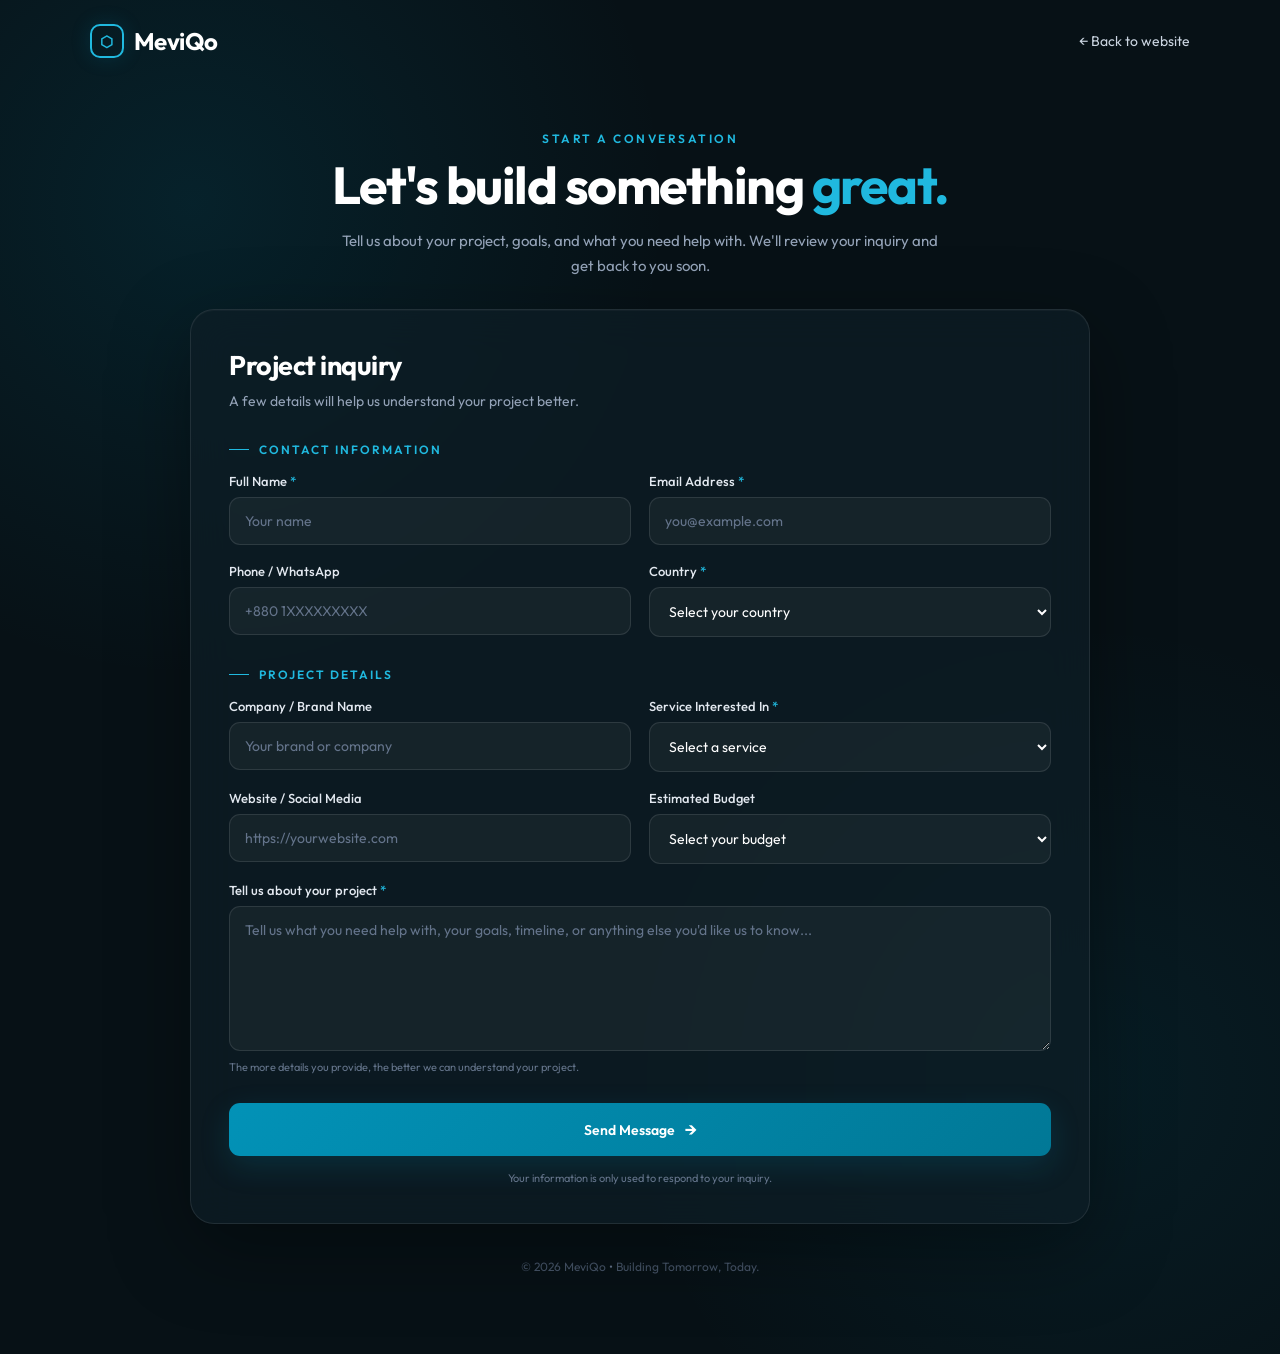
==== commit 6f4c3bb5: "Update form.html" ====
--- a/form.html
+++ b/form.html
@@ -4,47 +4,48 @@
 <head>
     <meta charset="UTF-8">
     <meta name="viewport" content="width=device-width, initial-scale=1.0">
-    <title>Start a Project | MeviQo</title>
-
+
+    <title>Contact | MeviQo</title>
+
+    <meta name="description"
+        content="Get in touch with MeviQo for digital marketing, SEO, social media, ads, web development and creative services.">
+
+    <!-- Google Font -->
     <link rel="preconnect" href="https://fonts.googleapis.com">
     <link rel="preconnect" href="https://fonts.gstatic.com" crossorigin>
-    <link href="https://fonts.googleapis.com/css2?family=Outfit:wght@300;400;500;600;700&display=swap" rel="stylesheet">
+    <link href="https://fonts.googleapis.com/css2?family=Outfit:wght@300;400;500;600;700&display=swap"
+        rel="stylesheet">
 
     <style>
-        :root {
-            --bg: #071116;
-            --card: rgba(15, 30, 38, 0.72);
-            --primary: #0292b7;
-            --primary-light: #20b9df;
-            --text: #ffffff;
-            --muted: #8ea1aa;
-            --border: rgba(255, 255, 255, 0.08);
-        }
-
         * {
             margin: 0;
             padding: 0;
             box-sizing: border-box;
         }
 
-        html {
-            scroll-behavior: smooth;
+        :root {
+            --bg: #071116;
+            --card: rgba(15, 30, 38, 0.72);
+            --border: rgba(255, 255, 255, 0.09);
+            --text: #ffffff;
+            --muted: #94a3b8;
+            --primary: #0292b7;
+            --primary-light: #20b9df;
         }
 
         body {
+            min-height: 100vh;
             font-family: 'Outfit', sans-serif;
+            color: var(--text);
             background:
-                radial-gradient(circle at 15% 10%, rgba(2, 146, 183, 0.12), transparent 30%),
-                radial-gradient(circle at 85% 80%, rgba(2, 146, 183, 0.08), transparent 30%),
-                var(--bg);
-            color: var(--text);
-            min-height: 100vh;
-        }
-
-        a {
-            text-decoration: none;
-            color: inherit;
-        }
+                radial-gradient(circle at 15% 15%, rgba(2, 146, 183, 0.13), transparent 30%),
+                radial-gradient(circle at 85% 80%, rgba(2, 146, 183, 0.09), transparent 30%),
+                #071116;
+        }
+
+        /* =========================
+           NAVBAR
+        ========================= */
 
         .navbar {
             width: 100%;
@@ -52,228 +53,352 @@
             display: flex;
             align-items: center;
             justify-content: space-between;
-            border-bottom: 1px solid var(--border);
         }
 
         .logo {
             display: flex;
             align-items: center;
             gap: 10px;
-            font-size: 25px;
+            color: white;
+            text-decoration: none;
+            font-size: 24px;
             font-weight: 700;
-            letter-spacing: -1px;
+            letter-spacing: -0.5px;
         }
 
         .logo-icon {
-            width: 12px;
-            height: 12px;
+            width: 34px;
+            height: 34px;
             border: 2px solid var(--primary-light);
-            transform: rotate(45deg);
-            box-shadow: 0 0 14px rgba(2, 146, 183, 0.5);
+            border-radius: 10px;
+            display: flex;
+            align-items: center;
+            justify-content: center;
+            color: var(--primary-light);
+            font-size: 15px;
+            box-shadow: 0 0 20px rgba(2, 146, 183, 0.18);
         }
 
         .back-link {
+            color: #cbd5e1;
+            text-decoration: none;
+            font-size: 14px;
+            transition: 0.25s ease;
+        }
+
+        .back-link:hover {
+            color: var(--primary-light);
+        }
+
+        /* =========================
+           MAIN
+        ========================= */
+
+        .page {
+            width: 100%;
+            padding: 45px 20px 80px;
+        }
+
+        .intro {
+            max-width: 850px;
+            margin: 0 auto 30px;
+            text-align: center;
+        }
+
+        .eyebrow {
+            display: inline-block;
+            margin-bottom: 12px;
+            color: var(--primary-light);
+            font-size: 12px;
+            font-weight: 600;
+            text-transform: uppercase;
+            letter-spacing: 2.5px;
+        }
+
+        .intro h1 {
+            font-size: clamp(34px, 5vw, 52px);
+            line-height: 1.05;
+            letter-spacing: -1.5px;
+            margin-bottom: 15px;
+        }
+
+        .intro h1 span {
+            color: var(--primary-light);
+        }
+
+        .intro p {
+            max-width: 600px;
+            margin: auto;
+            color: var(--muted);
+            font-size: 15px;
+            line-height: 1.7;
+        }
+
+        /* =========================
+           FORM CARD
+        ========================= */
+
+        .meviqo-form {
+            width: 100%;
+            max-width: 900px;
+            margin: 0 auto;
+            padding: 38px;
+            background: var(--card);
+            border: 1px solid var(--border);
+            border-radius: 24px;
+            backdrop-filter: blur(20px);
+            -webkit-backdrop-filter: blur(20px);
+            box-shadow:
+                0 25px 80px rgba(0, 0, 0, 0.35),
+                inset 0 1px 0 rgba(255, 255, 255, 0.03);
+        }
+
+        .form-header {
+            margin-bottom: 30px;
+        }
+
+        .form-title {
+            margin-bottom: 8px;
+            color: #fff;
+            font-size: 27px;
+            font-weight: 700;
+            letter-spacing: -0.5px;
+        }
+
+        .form-subtitle {
             color: var(--muted);
             font-size: 14px;
-            transition: 0.3s;
-        }
-
-        .back-link:hover {
+            line-height: 1.6;
+        }
+
+        /* =========================
+           SECTION
+        ========================= */
+
+        .form-section {
+            margin-top: 30px;
+        }
+
+        .form-section:first-of-type {
+            margin-top: 0;
+        }
+
+        .form-section-title {
+            display: flex;
+            align-items: center;
+            gap: 10px;
+            margin-bottom: 16px;
             color: var(--primary-light);
-        }
-
-        .container {
-            width: min(900px, 92%);
-            margin: auto;
-            padding: 75px 0 50px;
-        }
-
-        .intro {
-            text-align: center;
-            margin-bottom: 45px;
-        }
-
-        .eyebrow {
-            color: var(--primary-light);
-            font-size: 13px;
+            font-size: 12px;
             font-weight: 600;
             text-transform: uppercase;
             letter-spacing: 2px;
-            margin-bottom: 14px;
-        }
-
-        .intro h1 {
-            font-size: clamp(38px, 6vw, 62px);
-            line-height: 1;
-            letter-spacing: -2px;
-            margin-bottom: 18px;
-        }
-
-        .intro h1 span {
-            color: var(--primary-light);
-        }
-
-        .intro p {
-            max-width: 620px;
-            margin: auto;
-            color: var(--muted);
-            font-size: 16px;
-            line-height: 1.7;
-        }
-
-        .form-card {
-            background: var(--card);
-            backdrop-filter: blur(18px);
-            -webkit-backdrop-filter: blur(18px);
-            border: 1px solid var(--border);
-            border-radius: 24px;
-            padding: 40px;
-            box-shadow: 0 25px 70px rgba(0, 0, 0, 0.25);
-        }
-
-        .form-title {
-            font-size: 25px;
-            font-weight: 600;
-            margin-bottom: 32px;
-        }
-
-        .section {
-            margin-bottom: 35px;
-        }
-
-        .section-title {
-            color: var(--primary-light);
-            font-size: 14px;
-            font-weight: 600;
-            text-transform: uppercase;
-            letter-spacing: 1.2px;
-            margin-bottom: 20px;
-        }
-
-        .grid {
+        }
+
+        .form-section-title::before {
+            content: "";
+            width: 20px;
+            height: 1px;
+            background: var(--primary-light);
+        }
+
+        .form-grid {
             display: grid;
             grid-template-columns: repeat(2, 1fr);
-            gap: 20px;
-        }
-
-        .field {
+            gap: 18px;
+        }
+
+        .form-group {
             display: flex;
             flex-direction: column;
             gap: 8px;
         }
 
-        .field.full {
+        .form-group.full {
             grid-column: 1 / -1;
         }
 
-        label {
+        .form-group label {
+            color: #e2e8f0;
             font-size: 13px;
-            color: #c8d3d8;
             font-weight: 500;
         }
 
-        input,
-        select,
-        textarea {
+        .required {
+            color: var(--primary-light);
+        }
+
+        /* =========================
+           INPUTS
+        ========================= */
+
+        .meviqo-form input,
+        .meviqo-form select,
+        .meviqo-form textarea {
             width: 100%;
-            border: 1px solid var(--border);
+            padding: 14px 15px;
+            color: #fff;
+            background: rgba(255, 255, 255, 0.045);
+            border: 1px solid rgba(255, 255, 255, 0.10);
+            border-radius: 11px;
             outline: none;
-            border-radius: 11px;
-            background: rgba(255, 255, 255, 0.035);
-            color: white;
-            padding: 14px 15px;
             font-family: inherit;
             font-size: 14px;
-            transition: 0.3s;
-        }
-
-        input::placeholder,
-        textarea::placeholder {
-            color: #65777f;
-        }
-
-        input:focus,
-        select:focus,
-        textarea:focus {
-            border-color: rgba(2, 146, 183, 0.7);
-            box-shadow: 0 0 0 3px rgba(2, 146, 183, 0.08);
-        }
-
-        select {
+            transition: all 0.25s ease;
+        }
+
+        .meviqo-form input::placeholder,
+        .meviqo-form textarea::placeholder {
+            color: #64748b;
+        }
+
+        .meviqo-form input:focus,
+        .meviqo-form select:focus,
+        .meviqo-form textarea:focus {
+            border-color: var(--primary);
+            background: rgba(2, 146, 183, 0.055);
+            box-shadow: 0 0 0 3px rgba(2, 146, 183, 0.09);
+        }
+
+        .meviqo-form select {
             cursor: pointer;
         }
 
-        select option {
-            background: #0b1b22;
-            color: white;
-        }
-
-        textarea {
+        .meviqo-form select option {
+            background: #0f1e26;
+            color: #fff;
+        }
+
+        .meviqo-form textarea {
+            min-height: 145px;
             resize: vertical;
-            min-height: 145px;
-        }
+        }
+
+        .form-note {
+            color: #64748b;
+            font-size: 11px;
+            line-height: 1.5;
+        }
+
+        /* =========================
+           BUTTON
+        ========================= */
 
         .submit-btn {
             width: 100%;
+            margin-top: 28px;
+            padding: 15px 20px;
+            display: flex;
+            align-items: center;
+            justify-content: center;
+            gap: 10px;
+            color: #fff;
+            background: linear-gradient(135deg,
+                    #0292b7,
+                    #017896);
             border: none;
-            border-radius: 12px;
-            padding: 16px 22px;
-            background: var(--primary);
-            color: white;
+            border-radius: 11px;
             font-family: inherit;
-            font-size: 15px;
+            font-size: 14px;
             font-weight: 600;
             cursor: pointer;
-            transition: 0.3s;
-            margin-top: 5px;
+            box-shadow:
+                0 10px 30px rgba(2, 146, 183, 0.18);
+            transition: all 0.25s ease;
+        }
+
+        .submit-btn span {
+            font-size: 18px;
+            transition: transform 0.25s ease;
         }
 
         .submit-btn:hover {
-            background: var(--primary-light);
             transform: translateY(-2px);
-            box-shadow: 0 10px 25px rgba(2, 146, 183, 0.2);
-        }
-
-        .privacy {
+            box-shadow:
+                0 15px 40px rgba(2, 146, 183, 0.30);
+        }
+
+        .submit-btn:hover span {
+            transform: translateX(4px);
+        }
+
+        .submit-btn:active {
+            transform: translateY(0);
+        }
+
+        .privacy-note {
+            margin-top: 15px;
             text-align: center;
-            color: #65777f;
+            color: #64748b;
+            font-size: 11px;
+        }
+
+        /* =========================
+           FOOTER
+        ========================= */
+
+        .footer {
+            margin-top: 35px;
+            text-align: center;
+            color: #475569;
             font-size: 12px;
-            line-height: 1.6;
-            margin-top: 18px;
-        }
-
-        footer {
-            text-align: center;
-            color: #52636a;
-            font-size: 13px;
-            padding: 25px 0 35px;
-        }
+        }
+
+        .footer span {
+            color: #64748b;
+        }
+
+        /* =========================
+           MOBILE
+        ========================= */
 
         @media (max-width: 650px) {
+
             .navbar {
-                padding: 20px 5%;
-            }
-
-            .container {
-                width: 92%;
-                padding-top: 55px;
-            }
-
-            .form-card {
-                padding: 25px 20px;
-                border-radius: 18px;
-            }
-
-            .grid {
+                padding: 20px;
+            }
+
+            .logo {
+                font-size: 21px;
+            }
+
+            .logo-icon {
+                width: 30px;
+                height: 30px;
+            }
+
+            .back-link {
+                font-size: 13px;
+            }
+
+            .page {
+                padding: 35px 15px 55px;
+            }
+
+            .intro {
+                margin-bottom: 25px;
+            }
+
+            .intro h1 {
+                font-size: 36px;
+            }
+
+            .meviqo-form {
+                padding: 25px 18px;
+                border-radius: 20px;
+            }
+
+            .form-grid {
                 grid-template-columns: 1fr;
-            }
-
-            .field.full {
+                gap: 16px;
+            }
+
+            .form-group.full {
                 grid-column: auto;
             }
 
-            .intro h1 {
-                letter-spacing: -1px;
+            .form-title {
+                font-size: 24px;
             }
         }
     </style>
@@ -281,237 +406,537 @@
 
 <body>
 
-    <nav class="navbar">
+    <!-- =========================
+         NAVBAR
+    ========================= -->
+
+    <header class="navbar">
+
         <a href="index.html" class="logo">
-            <span class="logo-icon"></span>
+            <div class="logo-icon">⬡</div>
             MeviQo
         </a>
 
         <a href="index.html" class="back-link">
             ← Back to website
         </a>
-    </nav>
-
-
-    <main class="container">
+
+    </header>
+
+
+    <!-- =========================
+         MAIN
+    ========================= -->
+
+    <main class="page">
 
         <div class="intro">
-            <div class="eyebrow">Let's Work Together</div>
+
+            <div class="eyebrow">
+                Start a conversation
+            </div>
 
             <h1>
-                Start a <span>conversation.</span>
+                Let's build something
+                <span>great.</span>
             </h1>
 
             <p>
-                Tell us about your project, goals, and ideas.
-                We'll review your requirements and get back to you
-                with the next steps.
+                Tell us about your project, goals, and what you need help with.
+                We'll review your inquiry and get back to you soon.
             </p>
+
         </div>
 
 
-        <div class="form-card">
-
-            <h2 class="form-title">Project inquiry</h2>
-
-
-            <!-- FORM -->
-            <form class="meviqo-form" action="https://formsubmit.co/meviqostudio@gmail.com" method="POST">
-
-                <!-- FormSubmit Settings -->
-                <input type="hidden" name="_subject" value="New Client Inquiry | MeviQo">
-
-                <input type="hidden" name="_captcha" value="false">
-
-                <input type="hidden" name="_template" value="table">
-
-                <!-- IMPORTANT: Redirect after submission -->
-                <input type="hidden" name="_next" value="https://meviqo.vercel.app/thank-you.html">
-
-
-                <!-- CONTACT INFORMATION -->
-                <div class="section">
-
-                    <div class="section-title">
-                        Contact Information
+        <!-- =========================
+             CONTACT FORM
+        ========================= -->
+
+        <form
+            class="meviqo-form"
+            action="https://formsubmit.co/meviqostudio@gmail.com"
+            method="POST"
+        >
+
+            <!-- Form Settings -->
+
+            <input type="hidden" name="_subject" value="New Client Inquiry | MeviQo">
+
+            <input type="hidden" name="_captcha" value="false">
+
+            <input type="hidden" name="_template" value="table">
+
+            <input
+                type="hidden"
+                name="_next"
+                value="https://meviqo.vercel.app/thank-you.html"
+            >
+
+
+            <div class="form-header">
+
+                <h2 class="form-title">
+                    Project inquiry
+                </h2>
+
+                <p class="form-subtitle">
+                    A few details will help us understand your project better.
+                </p>
+
+            </div>
+
+
+            <!-- =========================
+                 CONTACT INFORMATION
+            ========================= -->
+
+            <div class="form-section">
+
+                <div class="form-section-title">
+                    Contact Information
+                </div>
+
+                <div class="form-grid">
+
+                    <!-- Full Name -->
+
+                    <div class="form-group">
+
+                        <label for="name">
+                            Full Name
+                            <span class="required">*</span>
+                        </label>
+
+                        <input
+                            type="text"
+                            id="name"
+                            name="Full Name"
+                            placeholder="Your name"
+                            autocomplete="name"
+                            required
+                        >
+
                     </div>
 
-                    <div class="grid">
-
-                        <div class="field">
-                            <label for="name">
-                                Full Name *
-                            </label>
-
-                            <input type="text" id="name" name="Full Name" placeholder="Your full name" required>
-                        </div>
-
-
-                        <div class="field">
-                            <label for="email">
-                                Email Address *
-                            </label>
-
-                            <input type="email" id="email" name="Email" placeholder="you@example.com" required>
-                        </div>
-
-
-                        <div class="field">
-                            <label for="phone">
-                                Phone / WhatsApp
-                            </label>
-
-                            <input type="tel" id="phone" name="Phone / WhatsApp" placeholder="+880 1XXXXXXXXX">
-                        </div>
-
-
-                        <div class="field">
-                            <label for="country">
-                                Country *
-                            </label>
-
-                            <select id="country" name="Country" required>
-                                <option value="" selected disabled>
-                                    Select your country
-                                </option>
-
-                                <option>Bangladesh</option>
-                                <option>India</option>
-                                <option>Pakistan</option>
-                                <option>Nepal</option>
-                                <option>Sri Lanka</option>
-                                <option>United States</option>
-                                <option>United Kingdom</option>
-                                <option>Canada</option>
-                                <option>Australia</option>
-                                <option>Germany</option>
-                                <option>France</option>
-                                <option>Italy</option>
-                                <option>Spain</option>
-                                <option>United Arab Emirates</option>
-                                <option>Saudi Arabia</option>
-                                <option>Qatar</option>
-                                <option>Singapore</option>
-                                <option>Malaysia</option>
-                                <option>Other</option>
-                            </select>
-                        </div>
+
+                    <!-- Email -->
+
+                    <div class="form-group">
+
+                        <label for="email">
+                            Email Address
+                            <span class="required">*</span>
+                        </label>
+
+                        <input
+                            type="email"
+                            id="email"
+                            name="Email"
+                            placeholder="you@example.com"
+                            autocomplete="email"
+                            required
+                        >
 
                     </div>
 
+
+                    <!-- Phone -->
+
+                    <div class="form-group">
+
+                        <label for="phone">
+                            Phone / WhatsApp
+                        </label>
+
+                        <input
+                            type="tel"
+                            id="phone"
+                            name="Phone / WhatsApp"
+                            placeholder="+880 1XXXXXXXXX"
+                            autocomplete="tel"
+                        >
+
+                    </div>
+
+
+                    <!-- Country -->
+
+                    <div class="form-group">
+
+                        <label for="country">
+                            Country
+                            <span class="required">*</span>
+                        </label>
+
+                        <select id="country" name="Country" required>
+
+                            <option value="">
+                                Select your country
+                            </option>
+
+                            <option value="Afghanistan">🇦🇫 Afghanistan</option>
+                            <option value="Albania">🇦🇱 Albania</option>
+                            <option value="Algeria">🇩🇿 Algeria</option>
+                            <option value="Andorra">🇦🇩 Andorra</option>
+                            <option value="Angola">🇦🇴 Angola</option>
+                            <option value="Argentina">🇦🇷 Argentina</option>
+                            <option value="Armenia">🇦🇲 Armenia</option>
+                            <option value="Australia">🇦🇺 Australia</option>
+                            <option value="Austria">🇦🇹 Austria</option>
+                            <option value="Azerbaijan">🇦🇿 Azerbaijan</option>
+
+                            <option value="Bahamas">🇧🇸 Bahamas</option>
+                            <option value="Bahrain">🇧🇭 Bahrain</option>
+                            <option value="Bangladesh">🇧🇩 Bangladesh</option>
+                            <option value="Barbados">🇧🇧 Barbados</option>
+                            <option value="Belarus">🇧🇾 Belarus</option>
+                            <option value="Belgium">🇧🇪 Belgium</option>
+                            <option value="Belize">🇧🇿 Belize</option>
+                            <option value="Bhutan">🇧🇹 Bhutan</option>
+                            <option value="Bolivia">🇧🇴 Bolivia</option>
+                            <option value="Brazil">🇧🇷 Brazil</option>
+                            <option value="Brunei">🇧🇳 Brunei</option>
+                            <option value="Bulgaria">🇧🇬 Bulgaria</option>
+
+                            <option value="Cambodia">🇰🇭 Cambodia</option>
+                            <option value="Cameroon">🇨🇲 Cameroon</option>
+                            <option value="Canada">🇨🇦 Canada</option>
+                            <option value="Chile">🇨🇱 Chile</option>
+                            <option value="China">🇨🇳 China</option>
+                            <option value="Colombia">🇨🇴 Colombia</option>
+                            <option value="Costa Rica">🇨🇷 Costa Rica</option>
+                            <option value="Croatia">🇭🇷 Croatia</option>
+                            <option value="Cuba">🇨🇺 Cuba</option>
+                            <option value="Cyprus">🇨🇾 Cyprus</option>
+                            <option value="Czechia">🇨🇿 Czechia</option>
+
+                            <option value="Denmark">🇩🇰 Denmark</option>
+                            <option value="Dominican Republic">🇩🇴 Dominican Republic</option>
+
+                            <option value="Ecuador">🇪🇨 Ecuador</option>
+                            <option value="Egypt">🇪🇬 Egypt</option>
+                            <option value="Estonia">🇪🇪 Estonia</option>
+                            <option value="Ethiopia">🇪🇹 Ethiopia</option>
+
+                            <option value="Finland">🇫🇮 Finland</option>
+                            <option value="France">🇫🇷 France</option>
+
+                            <option value="Georgia">🇬🇪 Georgia</option>
+                            <option value="Germany">🇩🇪 Germany</option>
+                            <option value="Ghana">🇬🇭 Ghana</option>
+                            <option value="Greece">🇬🇷 Greece</option>
+
+                            <option value="Hungary">🇭🇺 Hungary</option>
+
+                            <option value="Iceland">🇮🇸 Iceland</option>
+                            <option value="India">🇮🇳 India</option>
+                            <option value="Indonesia">🇮🇩 Indonesia</option>
+                            <option value="Iran">🇮🇷 Iran</option>
+                            <option value="Iraq">🇮🇶 Iraq</option>
+                            <option value="Ireland">🇮🇪 Ireland</option>
+                            <option value="Israel">🇮🇱 Israel</option>
+                            <option value="Italy">🇮🇹 Italy</option>
+
+                            <option value="Jamaica">🇯🇲 Jamaica</option>
+                            <option value="Japan">🇯🇵 Japan</option>
+                            <option value="Jordan">🇯🇴 Jordan</option>
+
+                            <option value="Kazakhstan">🇰🇿 Kazakhstan</option>
+                            <option value="Kenya">🇰🇪 Kenya</option>
+                            <option value="Kuwait">🇰🇼 Kuwait</option>
+
+                            <option value="Lebanon">🇱🇧 Lebanon</option>
+                            <option value="Libya">🇱🇾 Libya</option>
+                            <option value="Lithuania">🇱🇹 Lithuania</option>
+                            <option value="Luxembourg">🇱🇺 Luxembourg</option>
+
+                            <option value="Malaysia">🇲🇾 Malaysia</option>
+                            <option value="Maldives">🇲🇻 Maldives</option>
+                            <option value="Malta">🇲🇹 Malta</option>
+                            <option value="Mexico">🇲🇽 Mexico</option>
+                            <option value="Moldova">🇲🇩 Moldova</option>
+                            <option value="Monaco">🇲🇨 Monaco</option>
+                            <option value="Mongolia">🇲🇳 Mongolia</option>
+                            <option value="Montenegro">🇲🇪 Montenegro</option>
+                            <option value="Morocco">🇲🇦 Morocco</option>
+                            <option value="Myanmar">🇲🇲 Myanmar</option>
+
+                            <option value="Nepal">🇳🇵 Nepal</option>
+                            <option value="Netherlands">🇳🇱 Netherlands</option>
+                            <option value="New Zealand">🇳🇿 New Zealand</option>
+                            <option value="Nigeria">🇳🇬 Nigeria</option>
+                            <option value="North Korea">🇰🇵 North Korea</option>
+                            <option value="Norway">🇳🇴 Norway</option>
+
+                            <option value="Oman">🇴🇲 Oman</option>
+
+                            <option value="Pakistan">🇵🇰 Pakistan</option>
+                            <option value="Palestine">🇵🇸 Palestine</option>
+                            <option value="Panama">🇵🇦 Panama</option>
+                            <option value="Peru">🇵🇪 Peru</option>
+                            <option value="Philippines">🇵🇭 Philippines</option>
+                            <option value="Poland">🇵🇱 Poland</option>
+                            <option value="Portugal">🇵🇹 Portugal</option>
+
+                            <option value="Qatar">🇶🇦 Qatar</option>
+
+                            <option value="Romania">🇷🇴 Romania</option>
+                            <option value="Russia">🇷🇺 Russia</option>
+
+                            <option value="Saudi Arabia">🇸🇦 Saudi Arabia</option>
+                            <option value="Serbia">🇷🇸 Serbia</option>
+                            <option value="Singapore">🇸🇬 Singapore</option>
+                            <option value="Slovakia">🇸🇰 Slovakia</option>
+                            <option value="Slovenia">🇸🇮 Slovenia</option>
+                            <option value="South Africa">🇿🇦 South Africa</option>
+                            <option value="South Korea">🇰🇷 South Korea</option>
+                            <option value="Spain">🇪🇸 Spain</option>
+                            <option value="Sri Lanka">🇱🇰 Sri Lanka</option>
+                            <option value="Sudan">🇸🇩 Sudan</option>
+                            <option value="Sweden">🇸🇪 Sweden</option>
+                            <option value="Switzerland">🇨🇭 Switzerland</option>
+                            <option value="Syria">🇸🇾 Syria</option>
+
+                            <option value="Taiwan">🇹🇼 Taiwan</option>
+                            <option value="Thailand">🇹🇭 Thailand</option>
+                            <option value="Tunisia">🇹🇳 Tunisia</option>
+                            <option value="Turkey">🇹🇷 Turkey</option>
+
+                            <option value="Ukraine">🇺🇦 Ukraine</option>
+                            <option value="United Arab Emirates">🇦🇪 United Arab Emirates</option>
+                            <option value="United Kingdom">🇬🇧 United Kingdom</option>
+                            <option value="United States">🇺🇸 United States</option>
+                            <option value="Uruguay">🇺🇾 Uruguay</option>
+                            <option value="Uzbekistan">🇺🇿 Uzbekistan</option>
+
+                            <option value="Venezuela">🇻🇪 Venezuela</option>
+                            <option value="Vietnam">🇻🇳 Vietnam</option>
+
+                            <option value="Yemen">🇾🇪 Yemen</option>
+
+                            <option value="Zambia">🇿🇲 Zambia</option>
+                            <option value="Zimbabwe">🇿🇼 Zimbabwe</option>
+
+                        </select>
+
+                    </div>
+
                 </div>
 
-
-                <!-- PROJECT DETAILS -->
-                <div class="section">
-
-                    <div class="section-title">
-                        Project Details
+            </div>
+
+
+            <!-- =========================
+                 PROJECT DETAILS
+            ========================= -->
+
+            <div class="form-section">
+
+                <div class="form-section-title">
+                    Project Details
+                </div>
+
+                <div class="form-grid">
+
+                    <!-- Company -->
+
+                    <div class="form-group">
+
+                        <label for="company">
+                            Company / Brand Name
+                        </label>
+
+                        <input
+                            type="text"
+                            id="company"
+                            name="Company / Brand"
+                            placeholder="Your brand or company"
+                        >
+
                     </div>
 
-                    <div class="grid">
-
-                        <div class="field">
-                            <label for="company">
-                                Company / Brand Name
-                            </label>
-
-                            <input type="text" id="company" name="Company / Brand" placeholder="Your company or brand">
-                        </div>
-
-
-                        <div class="field">
-                            <label for="service">
-                                Service Interested In *
-                            </label>
-
-                            <select id="service" name="Service Interested In" required>
-                                <option value="" selected disabled>
-                                    Select a service
-                                </option>
-
-                                <option>Digital Marketing</option>
-                                <option>Social Media Marketing</option>
-                                <option>SEO</option>
-                                <option>Meta Ads</option>
-                                <option>Google / YouTube Ads</option>
-                                <option>Web Development</option>
-                                <option>Video Editing</option>
-                                <option>Content Creation</option>
-                                <option>Other</option>
-                            </select>
-                        </div>
-
-
-                        <div class="field">
-                            <label for="website">
-                                Website / Social Media
-                            </label>
-
-                            <input type="text" id="website" name="Website / Social Media" placeholder="https://...">
-                        </div>
-
-
-                        <div class="field">
-                            <label for="budget">
-                                Estimated Budget
-                            </label>
-
-                            <select id="budget" name="Estimated Budget">
-                                <option value="" selected disabled>
-                                    Select a range
-                                </option>
-
-                                <option>Under $100</option>
-                                <option>$100 – $250</option>
-                                <option>$250 – $500</option>
-                                <option>$500 – $1,000</option>
-                                <option>$1,000+</option>
-                                <option>Not decided yet</option>
-                            </select>
-                        </div>
-
-
-                        <div class="field full">
-
-                            <label for="message">
-                                Tell us about your project *
-                            </label>
-
-                            <textarea id="message" name="Project Details"
-                                placeholder="Tell us about your project, goals, requirements, timeline, or anything else you'd like us to know..."
-                                required></textarea>
-
-                        </div>
+
+                    <!-- Service -->
+
+                    <div class="form-group">
+
+                        <label for="service">
+                            Service Interested In
+                            <span class="required">*</span>
+                        </label>
+
+                        <select
+                            id="service"
+                            name="Service"
+                            required
+                        >
+
+                            <option value="">
+                                Select a service
+                            </option>
+
+                            <option value="Digital Marketing">
+                                Digital Marketing
+                            </option>
+
+                            <option value="Social Media Marketing">
+                                Social Media Marketing
+                            </option>
+
+                            <option value="SEO">
+                                SEO
+                            </option>
+
+                            <option value="Meta Ads">
+                                Meta Ads
+                            </option>
+
+                            <option value="Google / YouTube Ads">
+                                Google / YouTube Ads
+                            </option>
+
+                            <option value="Web Development">
+                                Web Development
+                            </option>
+
+                            <option value="Video Editing">
+                                Video Editing
+                            </option>
+
+                            <option value="Content Creation">
+                                Content Creation
+                            </option>
+
+                            <option value="Multiple Services">
+                                Multiple Services
+                            </option>
+
+                            <option value="Other">
+                                Other
+                            </option>
+
+                        </select>
 
                     </div>
 
+
+                    <!-- Website -->
+
+                    <div class="form-group">
+
+                        <label for="website">
+                            Website / Social Media
+                        </label>
+
+                        <input
+                            type="url"
+                            id="website"
+                            name="Website / Social Media"
+                            placeholder="https://yourwebsite.com"
+                        >
+
+                    </div>
+
+
+                    <!-- Budget -->
+
+                    <div class="form-group">
+
+                        <label for="budget">
+                            Estimated Budget
+                        </label>
+
+                        <select
+                            id="budget"
+                            name="Budget"
+                        >
+
+                            <option value="">
+                                Select your budget
+                            </option>
+
+                            <option value="Under $100">
+                                Under $100
+                            </option>
+
+                            <option value="$100 - $300">
+                                $100 - $300
+                            </option>
+
+                            <option value="$300 - $500">
+                                $300 - $500
+                            </option>
+
+                            <option value="$500 - $1,000">
+                                $500 - $1,000
+                            </option>
+
+                            <option value="$1,000+">
+                                $1,000+
+                            </option>
+
+                            <option value="Not sure yet">
+                                Not sure yet
+                            </option>
+
+                        </select>
+
+                    </div>
+
+
+                    <!-- Message -->
+
+                    <div class="form-group full">
+
+                        <label for="message">
+                            Tell us about your project
+                            <span class="required">*</span>
+                        </label>
+
+                        <textarea
+                            id="message"
+                            name="Project Details"
+                            placeholder="Tell us what you need help with, your goals, timeline, or anything else you'd like us to know..."
+                            required
+                        ></textarea>
+
+                        <span class="form-note">
+                            The more details you provide, the better we can understand your project.
+                        </span>
+
+                    </div>
+
                 </div>
 
-
-                <!-- SUBMIT -->
-                <button type="submit" class="submit-btn">
-                    Send Message →
-                </button>
-
-
-                <p class="privacy">
-                    By submitting this form, you agree that MeviQo may
-                    contact you regarding your inquiry. Your information
-                    will only be used to respond to your request.
-                </p>
-
-            </form>
-
+            </div>
+
+
+            <!-- =========================
+                 SUBMIT
+            ========================= -->
+
+            <button
+                type="submit"
+                class="submit-btn"
+            >
+                Send Message
+                <span>→</span>
+            </button>
+
+            <p class="privacy-note">
+                Your information is only used to respond to your inquiry.
+            </p>
+
+        </form>
+
+
+        <div class="footer">
+            © 2026 MeviQo <span>•</span> Building Tomorrow, Today.
         </div>
 
     </main>
 
-
-    <footer>
-        © 2026 MeviQo • Building Tomorrow, Today.
-    </footer>
-
 </body>
 
 </html>
